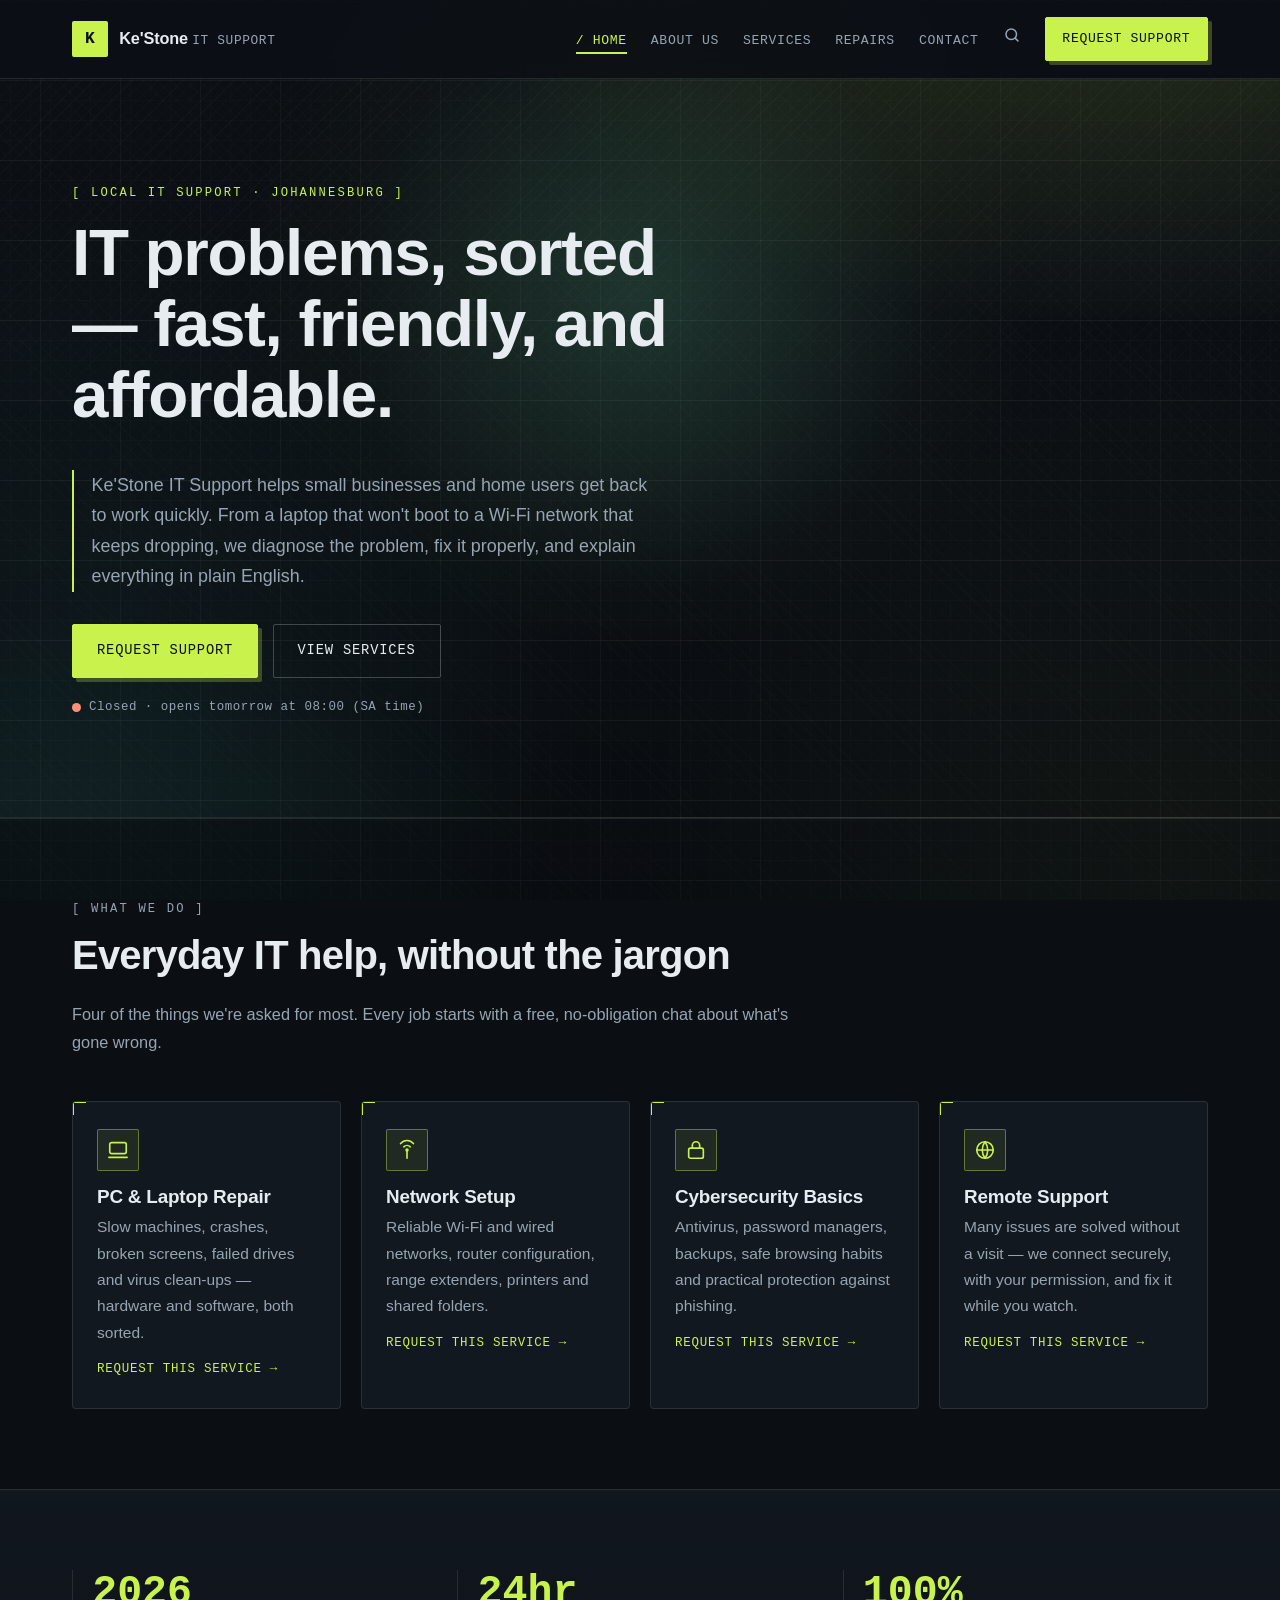
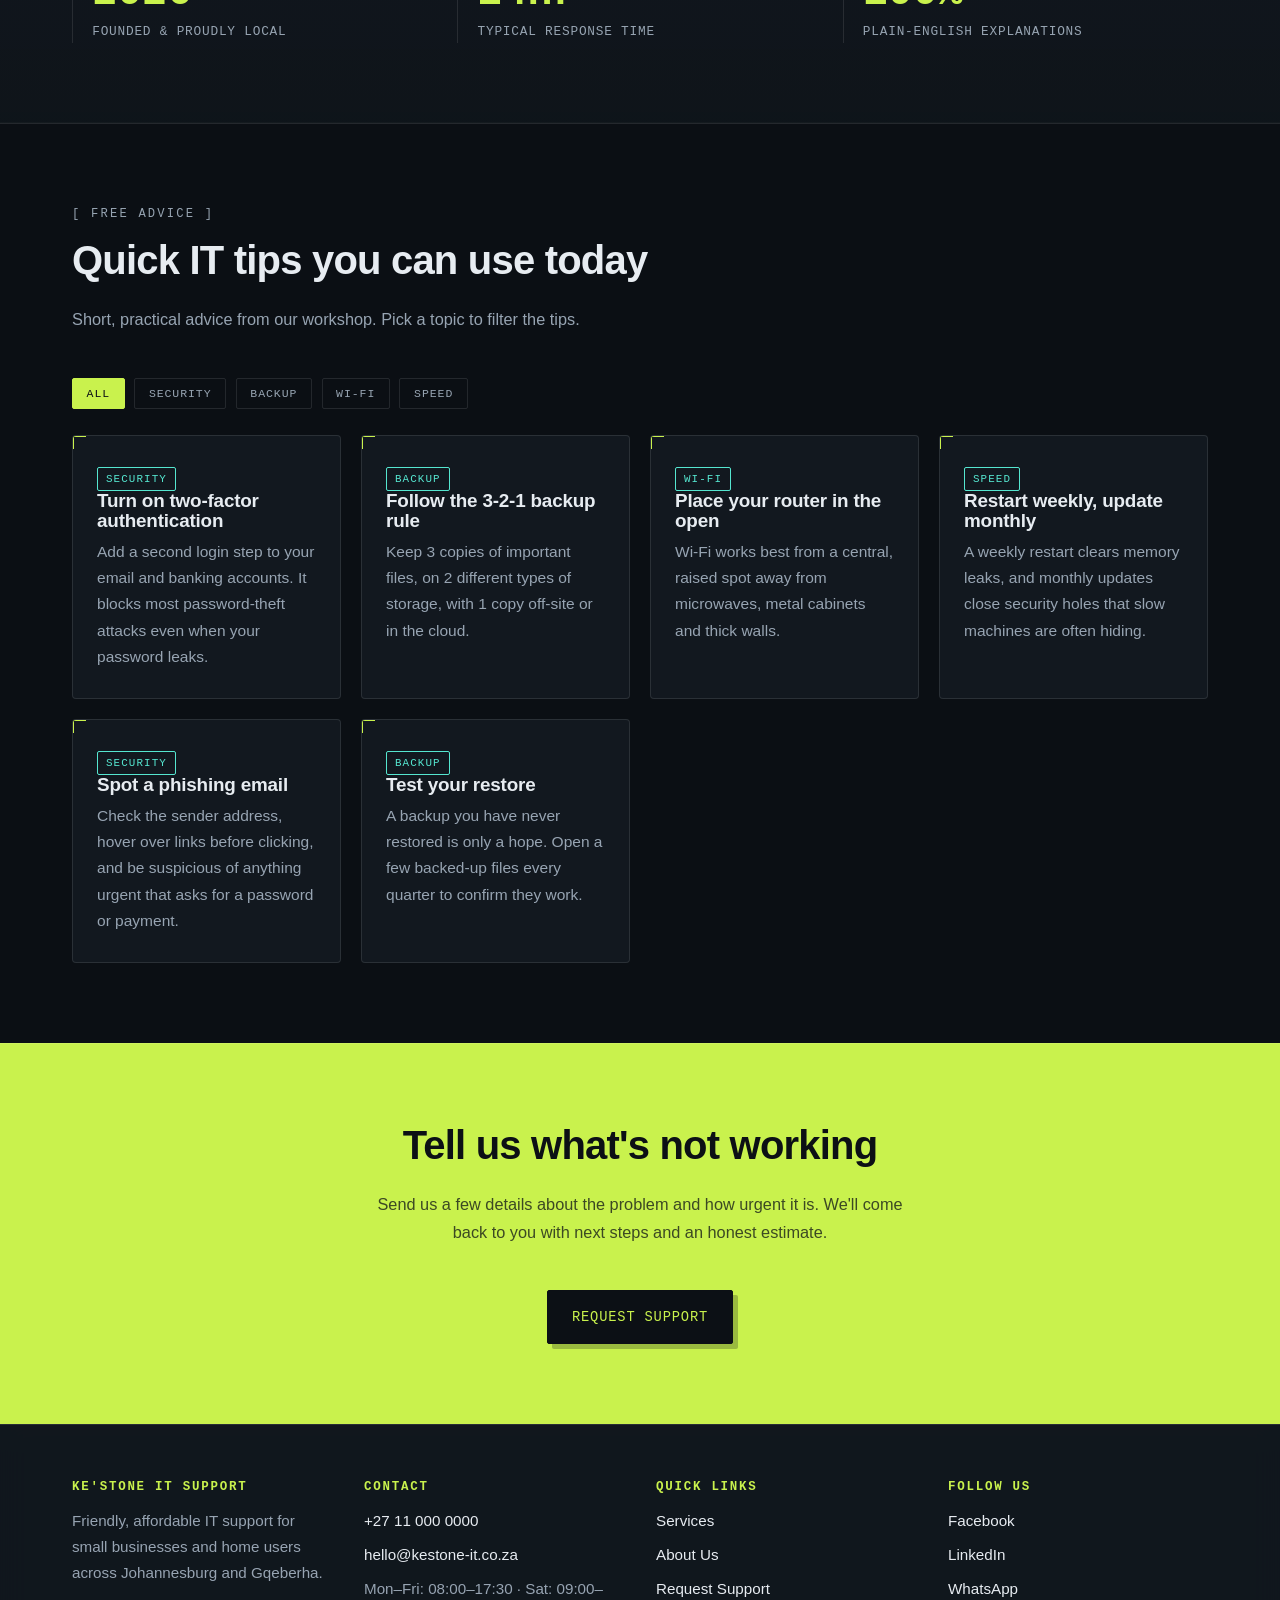
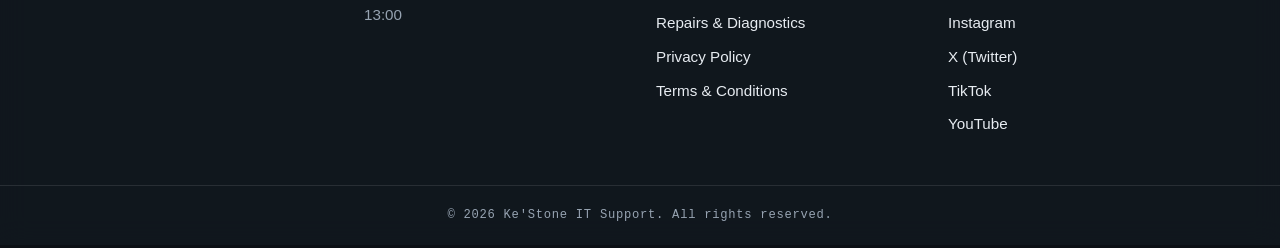
==== index.html @ b3420aee "Add search link to site navigation Add an accessible search icon and label linking to the site searc" ====
<!DOCTYPE html>
<!-- Defines this as an HTML5 document -->

<html lang="en">
<!-- Sets the page language to English -->

<head>
  <!-- Page metadata and external resources -->

  <meta charset="UTF-8">
  <!-- Supports standard Unicode characters -->

  <meta name="viewport" content="width=device-width, initial-scale=1.0">
  <!-- Makes the page responsive on mobile devices -->

  <title>Ke'Stone IT Support | Fast, Friendly IT Help in Johannesburg</title>
  <!-- Text shown in the browser tab -->

  <link rel="stylesheet" href="assets/css/style.css" />
  <!-- Loads the website's CSS file -->


    <meta name="description" content="Fast, friendly and affordable IT support in Johannesburg: PC and laptop repair, Wi-Fi and network setup, cybersecurity basics and remote support." />
    <!-- Part 3 SEO: favicon, social sharing tags and canonical URL -->
    <link rel="icon" href="assets/images/favicon.svg" type="image/svg+xml" />
    <meta name="theme-color" content="#0c1015" />
    <link rel="canonical" href="https://khanyani.github.io/Ke-Stone-IT-Support/" />
    <meta property="og:type" content="website" />
    <meta property="og:site_name" content="Ke'Stone IT Support" />
    <meta property="og:title" content="Ke'Stone IT Support | Fast, Friendly IT Help in Johannesburg" />
    <meta property="og:description" content="Fast, friendly and affordable IT support in Johannesburg: PC and laptop repair, Wi-Fi and network setup, cybersecurity basics and remote support." />
    <meta property="og:url" content="https://khanyani.github.io/Ke-Stone-IT-Support/" />
    <meta name="twitter:card" content="summary" />
    <script type="application/ld+json">
{
  "@context": "https://schema.org",
  "@type": "ComputerRepair",
  "name": "Ke'Stone IT Support",
  "description": "Fast, friendly and affordable IT support in Johannesburg: PC and laptop repair, Wi-Fi and network setup, cybersecurity basics and remote support.",
  "url": "https://khanyani.github.io/Ke-Stone-IT-Support/",
  "telephone": "+27110000000",
  "email": "hello@kestone-it.co.za",
  "priceRange": "R250 - R1200",
  "areaServed": [
    { "@type": "City", "name": "Johannesburg" },
    { "@type": "City", "name": "Gqeberha" }
  ],
  "address": {
    "@type": "PostalAddress",
    "streetAddress": "12 Rivonia Road",
    "addressLocality": "Sandton",
    "addressRegion": "Gauteng",
    "postalCode": "2196",
    "addressCountry": "ZA"
  },
  "openingHoursSpecification": [
    {
      "@type": "OpeningHoursSpecification",
      "dayOfWeek": [
        "Monday",
        "Tuesday",
        "Wednesday",
        "Thursday",
        "Friday"
      ],
      "opens": "08:00",
      "closes": "17:30"
    },
    {
      "@type": "OpeningHoursSpecification",
      "dayOfWeek": "Saturday",
      "opens": "09:00",
      "closes": "13:00"
    }
  ]
}
    </script>

  </head>

<body data-root="" data-page="home">
  <!-- Main page content; data-page identifies this as the home page -->

  <a class="skip-link" href="#main">Skip to main content</a>
  <!-- Accessibility link that skips navigation -->


  <!-- ================= HEADER ================= -->

  <header class="site-header">
    <!-- Website header and navigation -->

    <div class="container header-inner">
      <!-- Centers and organizes header content -->

      <a class="logo" href="index.html" aria-label="Ke'Stone IT Support home">
        <!-- Website logo linking to the homepage -->

        <span class="logo-mark" aria-hidden="true">K</span>
        <!-- Decorative K logo -->

        <span class="logo-text">
          Ke'Stone <em>IT Support</em>
        </span>
        <!-- Company name -->

      </a>


      <!-- Mobile navigation button -->

      <button
        class="nav-toggle"
        id="navToggle"
        type="button"
        aria-expanded="false"
        aria-controls="primaryNav"
        aria-label="Toggle navigation menu"
      >
        <!-- Button used to open/close mobile navigation -->

        <span class="nav-toggle-bar"></span>
        <span class="nav-toggle-bar"></span>
        <span class="nav-toggle-bar"></span>
        <!-- Three bars create the hamburger icon -->

      </button>


      <!-- Main navigation -->

      <nav class="primary-nav" id="primaryNav" aria-label="Primary">
        <!-- Main website navigation -->

        <ul>
          <!-- Navigation links -->

          <li>
            <a href="index.html" data-nav="home">Home</a>
          </li>

          <li>
            <a href="pages/about.html" data-nav="about">About Us</a>
          </li>

          <li>
            <a href="pages/services.html" data-nav="services">Services</a>
          </li>

            <li>
              <a href="pages/repairs.html" data-nav="repairs">Repairs</a>
            </li>
            <!-- Repairs &amp; diagnostics link -->


          <li>
            <a href="pages/contact.html" data-nav="contact">Contact</a>
          </li>

            <li>
              <a class="nav-search" href="pages/search.html" data-nav="search" aria-label="Search the site"><svg viewBox="0 0 24 24" width="18" height="18" fill="none" stroke="currentColor" stroke-width="2" stroke-linecap="round" stroke-linejoin="round" aria-hidden="true"><circle cx="11" cy="11" r="7"/><path d="M20 20l-3.5-3.5"/></svg><span class="nav-search-text">Search</span></a>
            </li>
            <!-- Site search -->


          <li>
            <a
              class="btn btn-accent btn-sm"
              href="pages/enquiry.html"
              data-nav="enquiry"
            >
              Request Support
            </a>
            <!-- Main navigation call-to-action -->
          </li>

        </ul>
      </nav>

    </div>
  </header>


  <!-- ================= MAIN CONTENT ================= -->

  <main id="main">
    <!-- Contains the main content of the homepage -->


    <!-- ================= HERO SECTION ================= -->

    <section class="hero">
      <!-- Main introduction section -->

      <div class="container">

        <p class="eyebrow">Local IT support · Johannesburg</p>
        <!-- Small introductory label -->

        <h1>IT problems, sorted — fast, friendly, and affordable.</h1>
        <!-- Main page heading -->

        <p class="lead">
          Ke'Stone IT Support helps small businesses and home users get back to work quickly.
          From a laptop that won't boot to a Wi-Fi network that keeps dropping, we diagnose the problem,
          fix it properly, and explain everything in plain English.
        </p>
        <!-- Main introduction to the company -->

        <div class="hero-actions">
          <!-- Main hero buttons -->

          <a class="btn btn-accent" href="pages/enquiry.html">
            Request Support
          </a>
          <!-- Opens the support enquiry page -->

          <a class="btn btn-outline" href="pages/services.html">
            View Services
          </a>
          <!-- Opens the services page -->

        </div>
        <p class="open-status" data-open-status aria-live="polite"></p>
        <!-- Shows whether the business is open right now (JavaScript) -->
      </div>
    </section>


    <!-- ================= SERVICES ================= -->

    <section class="section">
      <!-- Services preview section -->

      <div class="container">

        <div class="section-head">
          <!-- Section heading and introduction -->

          <p class="eyebrow">What we do</p>

          <h2>Everyday IT help, without the jargon</h2>

          <p>
            Four of the things we're asked for most. Every job starts with a free, no-obligation
            chat about what's gone wrong.
          </p>

        </div>


        <!-- Four service cards -->

        <div class="grid grid-4">
          <!-- Creates a four-column service grid -->


          <!-- PC repair card -->

          <article class="card card-clickable">

            <div class="card-icon" aria-hidden="true">
              <!-- Laptop icon -->

              <svg
                viewBox="0 0 24 24"
                width="22"
                height="22"
                fill="none"
                stroke="currentColor"
                stroke-width="1.8"
                stroke-linecap="round"
                stroke-linejoin="round"
              >
                <rect x="3" y="4" width="18" height="12" rx="2"/>
                <path d="M2 20h20"/>
              </svg>

            </div>

            <h3>PC &amp; Laptop Repair</h3>
            <!-- Service name -->

            <p>
              Slow machines, crashes, broken screens, failed drives and virus clean-ups — hardware
              and software, both sorted.
            </p>
            <!-- Service description -->
              <a class="card-link" href="pages/enquiry.html?service=repair" aria-label="Request PC and Laptop Repair">Request this service <span aria-hidden="true">&rarr;</span></a>

            </article>


          <!-- Network setup card -->

          <article class="card card-clickable">

            <div class="card-icon" aria-hidden="true">
              <!-- Wi-Fi icon -->

              <svg
                viewBox="0 0 24 24"
                width="22"
                height="22"
                fill="none"
                stroke="currentColor"
                stroke-width="1.8"
                stroke-linecap="round"
                stroke-linejoin="round"
              >
                <path d="M12 12v9"/>
                <path d="M8.5 8.5a5 5 0 0 1 7 0"/>
                <path d="M5 5a9 9 0 0 1 14 0"/>
                <circle cx="12" cy="12" r="1"/>
              </svg>

            </div>

            <h3>Network Setup</h3>

            <p>
              Reliable Wi-Fi and wired networks, router configuration, range extenders, printers
              and shared folders.
            </p>
              <a class="card-link" href="pages/enquiry.html?service=network" aria-label="Request Network Setup">Request this service <span aria-hidden="true">&rarr;</span></a>

            </article>


          <!-- Cybersecurity card -->

          <article class="card card-clickable">

            <div class="card-icon" aria-hidden="true">
              <!-- Security lock icon -->

              <svg
                viewBox="0 0 24 24"
                width="22"
                height="22"
                fill="none"
                stroke="currentColor"
                stroke-width="1.8"
                stroke-linecap="round"
                stroke-linejoin="round"
              >
                <rect x="4" y="10" width="16" height="11" rx="2"/>
                <path d="M8 10V7a4 4 0 0 1 8 0v3"/>
              </svg>

            </div>

            <h3>Cybersecurity Basics</h3>

            <p>
              Antivirus, password managers, backups, safe browsing habits and practical protection
              against phishing.
            </p>
              <a class="card-link" href="pages/enquiry.html?service=security" aria-label="Request Cybersecurity Basics">Request this service <span aria-hidden="true">&rarr;</span></a>

            </article>


          <!-- Remote support card -->

          <article class="card card-clickable">

            <div class="card-icon" aria-hidden="true">
              <!-- Globe icon -->

              <svg
                viewBox="0 0 24 24"
                width="22"
                height="22"
                fill="none"
                stroke="currentColor"
                stroke-width="1.8"
                stroke-linecap="round"
                stroke-linejoin="round"
              >
                <circle cx="12" cy="12" r="9"/>
                <path d="M3 12h18"/>
                <path d="M12 3a15 15 0 0 1 0 18a15 15 0 0 1 0-18"/>
              </svg>

            </div>

            <h3>Remote Support</h3>

            <p>
              Many issues are solved without a visit — we connect securely, with your permission,
              and fix it while you watch.
            </p>
              <a class="card-link" href="pages/enquiry.html?service=remote" aria-label="Request Remote Support">Request this service <span aria-hidden="true">&rarr;</span></a>

            </article>

        </div>
      </div>
    </section>


    <!-- ================= TRUST SECTION ================= -->

    <section class="section section-grey">
      <!-- Displays business statistics -->

      <div class="container">

        <div class="grid grid-3">
          <!-- Three-column statistics grid -->

          <div class="stat">
            <strong>2026</strong>
            <p>Founded &amp; proudly local</p>
          </div>

          <div class="stat">
            <strong>24hr</strong>
            <p>Typical response time</p>
          </div>

          <div class="stat">
            <strong>100%</strong>
            <p>Plain-English explanations</p>
          </div>

        </div>
      </div>
    </section>


    <!-- ================= CALL TO ACTION ================= -->

    <!-- ================= IT TIPS (loaded dynamically from assets/data/tips.json) ================= -->

    <section class="section">
      <div class="container">
        <div class="section-head">
          <p class="eyebrow">Free advice</p>
          <h2>Quick IT tips you can use today</h2>
          <p>Short, practical advice from our workshop. Pick a topic to filter the tips.</p>
        </div>
        <div data-tips>
          <noscript><p>Enable JavaScript to browse our IT tips.</p></noscript>
        </div>
      </div>
    </section>

    <section class="section section-navy">
      <!-- Final support call-to-action section -->

      <div class="container cta-band">

        <h2>Tell us what's not working</h2>
        <!-- CTA heading -->

        <p>
          Send us a few details about the problem and how urgent it is. We'll come back to you
          with next steps and an honest estimate.
        </p>
        <!-- CTA description -->

        <a class="btn btn-accent" href="pages/enquiry.html">
          Request Support
        </a>
        <!-- Opens the support enquiry page -->

      </div>
    </section>

  </main>


  <!-- ================= FOOTER ================= -->

  <!-- Placeholder for a JavaScript-inserted footer -->


  <footer class="site-footer">
    <!-- Website footer -->

    <div class="container footer-grid">
      <!-- Organizes footer content into columns -->


      <!-- Company information -->

      <div>

        <h2 class="footer-heading">Ke'Stone IT Support</h2>

        <p class="footer-text">
          Friendly, affordable IT support for small businesses and home users across Johannesburg and Gqeberha.
        </p>

      </div>


      <!-- Contact information -->

      <div>

        <h2 class="footer-heading">Contact</h2>

        <ul class="footer-list">

          <li>
            <a href="tel:+27110000000">+27 11 000 0000</a>
          </li>
          <!-- Phone link -->

          <li>
            <a href="mailto:hello@kestone-it.co.za">
              hello@kestone-it.co.za
            </a>
          </li>
          <!-- Email link -->

          <li>
            Mon–Fri: 08:00–17:30 · Sat: 09:00–13:00
          </li>
          <!-- Business hours -->

        </ul>

      </div>


      <!-- Quick navigation links -->

      <div>

        <h2 class="footer-heading">Quick links</h2>

        <ul class="footer-list">

          <li>
            <a href="pages/services.html">Services</a>
          </li>

          <li>
            <a href="pages/about.html">About Us</a>
          </li>

          <li>
            <a href="pages/enquiry.html">Request Support</a>
          </li>

            <li>
              <a href="pages/repairs.html">Repairs &amp; Diagnostics</a>
            </li>

            <li>
              <a href="pages/privacy.html">Privacy Policy</a>
            </li>

            <li>
              <a href="pages/terms.html">Terms &amp; Conditions</a>
            </li>

        </ul>

      </div>


      <!-- Social media links -->

      <div>

        <h2 class="footer-heading">Follow us</h2>

        <ul class="footer-list ">

          <li>
            <a href="https://www.facebook.com/" >
              Facebook
            </a>
          </li>

          <li>
            <a href="https://www.linkedin.com/" >
              LinkedIn
            </a>
          </li>

          <li>
            <a href="https://wa.me/27110000000" >
              WhatsApp
            </a>
          </li>

            <li>
              <a href="https://www.instagram.com/" rel="noopener">
                Instagram
              </a>
            </li>
            <!-- Instagram link -->

            <li>
              <a href="https://x.com/" rel="noopener">
                X (Twitter)
              </a>
            </li>
            <!-- X (Twitter) link -->

            <li>
              <a href="https://www.tiktok.com/" rel="noopener">
                TikTok
              </a>
            </li>
            <!-- TikTok link -->

            <li>
              <a href="https://www.youtube.com/" rel="noopener">
                YouTube
              </a>
            </li>
            <!-- YouTube link -->

        </ul>

      </div>

    </div>


    <!-- Copyright -->

    <div class="footer-bottom">

      <p>
        &copy;
        <span data-year>2026</span>
        Ke'Stone IT Support. All rights reserved.
      </p>
      <!-- data-year can be updated automatically using JavaScript -->

    </div>

  </footer>


  <!-- ================= JAVASCRIPT ================= -->

  <script src="assets/js/script.js" defer></script>
    <script src="assets/js/features.js" defer></script>
  <!-- Loads JavaScript for interactive website features -->

</body>
</html>
<!-- End of the HTML document -->
---- assets/css/style.css ----
/* =========================================================
   Ke'Stone IT Support — global stylesheet
   Direction: "Night Workshop" — deep ink canvas, electric lime
   accent, monospaced technical labels, sharp offset-edge cards.
   Fonts: Space Grotesk (display) + IBM Plex Mono (labels/UI)
   ========================================================= */

/* ---------- 1. Design tokens ---------- */
:root {
  --ink: #0c1015;
  --ink-2: #12181f;
  --ink-3: #1a222c;
  --lime: #c9f24d;
  --lime-dim: #a9d130;
  --cyan: #55e6d0;
  --paper: #f5f7f2;
  --text: #e7ecf1;
  --text-muted: #97a4b2;
  --text-on-paper: #171d24;
  --text-on-paper-muted: #59636f;
  --line: rgba(255, 255, 255, 0.1);
  --line-strong: rgba(255, 255, 255, 0.22);
  --radius: 4px;
  --radius-pill: 2px;
  --maxw: 1180px;
  --mono: "IBM Plex Mono", "SFMono-Regular", Consolas, monospace;
  --display: "Space Grotesk", "Segoe UI", Arial, sans-serif;
  /* aliases kept for compatibility with markup that references the
     original token names */
  --font-heading: var(--display);
  --font-mono: var(--mono);
  --grid-major: rgba(255, 255, 255, 0.055);
  --grid-minor: rgba(255, 255, 255, 0.018);
  --bg-x: 50%;
  --bg-y: 28%;
}

/* ---------- 2. Reset / base ---------- */
*,
*::before,
*::after {
  box-sizing: border-box;
}

html {
  scroll-behavior: smooth;
}

body {
  margin: 0;
  font-family: var(--display);
  font-size: 1.02rem;
  line-height: 1.7;
  color: var(--text);
  background-color: var(--ink);
  -webkit-font-smoothing: antialiased;
}

body::before,
body::after {
  content: "";
  position: fixed;
  inset: 0;
  pointer-events: none;
}

body::before {
  z-index: -2;
  background-color: var(--ink);
  background-image:
    linear-gradient(to right, var(--grid-major) 1px, transparent 1px),
    linear-gradient(to bottom, var(--grid-major) 1px, transparent 1px),
    linear-gradient(to right, var(--grid-minor) 1px, transparent 1px),
    linear-gradient(to bottom, var(--grid-minor) 1px, transparent 1px),
    repeating-linear-gradient(45deg, rgba(201, 242, 77, 0.018) 0 1px, transparent 1px 10px);
  background-size: 80px 80px, 80px 80px, 20px 20px, 20px 20px, auto;
  background-position: center top;
}

body::after {
  z-index: -1;
  background:
    radial-gradient(560px circle at var(--bg-x) var(--bg-y), rgba(201, 242, 77, 0.09), transparent 72%),
    radial-gradient(680px circle at 8% 72%, rgba(85, 230, 208, 0.055), transparent 74%),
    radial-gradient(720px circle at 92% 96%, rgba(201, 242, 77, 0.045), transparent 76%),
    linear-gradient(to bottom, transparent 35%, rgba(5, 7, 9, 0.35) 100%);
  transition: background-position 0.25s ease-out;
}

[data-include="header"],
main,
[data-include="footer"] {
  position: relative;
  z-index: 0;
}

h1,
h2,
h3,
h4 {
  font-family: var(--display);
  font-weight: 700;
  line-height: 1.08;
  letter-spacing: -0.02em;
  color: var(--text);
  margin: 0 0 0.6em;
}

h1 {
  font-size: clamp(2.3rem, 5.6vw, 4.1rem);
}
h2 {
  font-size: clamp(1.7rem, 3.2vw, 2.5rem);
}
h3 {
  font-size: 1.18rem;
  letter-spacing: -0.01em;
}

p {
  margin: 0 0 1rem;
}

ul {
  list-style: none;
  margin: 0;
  padding: 0;
}

img {
  max-width: 100%;
  height: auto;
}

a {
  color: var(--lime);
  text-decoration: none;
  text-underline-offset: 4px;
}
a:hover {
  text-decoration: underline;
}

/* Visible keyboard focus on all interactive elements */
a:focus-visible,
button:focus-visible,
input:focus-visible,
select:focus-visible,
textarea:focus-visible,
iframe:focus-visible {
  outline: 2px solid var(--lime);
  outline-offset: 3px;
  border-radius: 2px;
}

.container {
  width: 100%;
  max-width: var(--maxw);
  margin: 0 auto;
  padding: 0 22px;
}

/* compatibility: narrower container variant referenced as
   class="container narrow" in earlier markup */
.container.narrow {
  max-width: 700px;
}

.skip-link {
  position: absolute;
  left: -9999px;
  top: 0;
  background: var(--lime);
  color: var(--ink);
  font-family: var(--mono);
  font-size: 0.85rem;
  padding: 10px 16px;
  z-index: 100;
}
.skip-link:focus {
  left: 8px;
  top: 8px;
}

/* ---------- 3. Buttons ---------- */
.btn {
  position: relative;
  display: inline-block;
  font-family: var(--mono);
  font-weight: 500;
  font-size: 0.86rem;
  letter-spacing: 0.06em;
  text-transform: uppercase;
  padding: 0.9rem 1.5rem;
  border: 1px solid var(--lime);
  border-radius: var(--radius-pill);
  cursor: pointer;
  transition:
    background 0.16s ease,
    color 0.16s ease,
    box-shadow 0.16s ease,
    transform 0.16s ease;
  text-decoration: none;
}
.btn:hover {
  text-decoration: none;
  transform: translate(-2px, -2px);
}
.btn-accent {
  background: var(--lime);
  color: var(--ink);
  box-shadow: 4px 4px 0 rgba(201, 242, 77, 0.25);
}
.btn-accent:hover {
  background: #d7ff5f;
  color: var(--ink);
  box-shadow: 7px 7px 0 rgba(201, 242, 77, 0.28);
}
.btn-outline {
  background: transparent;
  border-color: var(--line-strong);
  color: var(--text);
}
.btn-outline:hover {
  border-color: var(--lime);
  color: var(--lime);
  box-shadow: 5px 5px 0 rgba(255, 255, 255, 0.08);
}
.btn-navy {
  background: var(--ink);
  border-color: var(--ink);
  color: var(--lime);
}
.btn-navy:hover {
  background: var(--ink-3);
  border-color: var(--lime);
  color: var(--lime);
}
.btn-sm {
  padding: 0.6rem 1.05rem;
  font-size: 0.78rem;
}

/* ---------- 4. Header & navigation ---------- */
.site-header {
  background: rgba(12, 16, 21, 0.86);
  backdrop-filter: blur(10px);
  border-bottom: 1px solid var(--line);
  position: sticky;
  top: 0;
  z-index: 40;
  transition: min-height 0.25s ease, background 0.25s ease, box-shadow 0.25s ease;
}
.site-header.is-stuck {
  background: rgba(8, 11, 15, 0.95);
  box-shadow: 0 10px 30px rgba(0, 0, 0, 0.45);
}
.site-header.is-stuck .header-inner {
  min-height: 60px;
}
.header-inner {
  display: flex;
  align-items: center;
  justify-content: space-between;
  gap: 1rem;
  min-height: 78px;
}
.logo {
  display: flex;
  align-items: center;
  gap: 0.7rem;
  color: var(--text);
}
.logo:hover {
  text-decoration: none;
}
.logo-mark {
  display: grid;
  place-items: center;
  width: 36px;
  height: 36px;
  border-radius: 2px;
  background: var(--lime);
  color: var(--ink);
  font-family: var(--mono);
  font-weight: 700;
}
.logo-text {
  font-family: var(--display);
  font-weight: 700;
  font-size: 1.02rem;
  letter-spacing: -0.01em;
}
.logo-text em {
  font-style: normal;
  font-family: var(--mono);
  font-weight: 400;
  font-size: 0.8rem;
  letter-spacing: 0.05em;
  text-transform: uppercase;
  color: var(--text-muted);
}

.primary-nav ul {
  display: flex;
  align-items: center;
  gap: 1.5rem;
  list-style: none;
  margin: 0;
  padding: 0;
}
.primary-nav a {
  position: relative;
  color: var(--text-muted);
  font-family: var(--mono);
  font-size: 0.82rem;
  letter-spacing: 0.05em;
  text-transform: uppercase;
}
.primary-nav a:hover {
  color: var(--text);
  text-decoration: none;
}
.primary-nav a[aria-current="page"]:not(.btn) {
  color: var(--lime);
}
.primary-nav a[aria-current="page"]:not(.btn)::before {
  content: "/ ";
  color: var(--lime);
}
.primary-nav a.btn {
  color: var(--ink);
}
/* animated underline + active marker */
.primary-nav a:not(.btn)::after {
  content: "";
  position: absolute;
  left: 0;
  bottom: -6px;
  height: 2px;
  width: 100%;
  background: var(--lime);
  transform: scaleX(0);
  transform-origin: left;
  transition: transform 0.28s cubic-bezier(0.2, 0.8, 0.2, 1);
}
.primary-nav a:not(.btn):hover::after,
.primary-nav a:not(.btn)[aria-current="page"]::after {
  transform: scaleX(1);
}

.nav-toggle {
  display: none;
  flex-direction: column;
  justify-content: space-between;
  background: transparent;
  border: 1px solid var(--line-strong);
  border-radius: 2px;
  padding: 9px 10px;
  cursor: pointer;
}
.nav-toggle-bar {
  display: block;
  width: 22px;
  height: 2px;
  background: var(--lime);
  margin: 4px 0;
}

@media (max-width: 860px) {
  .primary-nav {
    transition: max-height 0.3s ease, opacity 0.25s ease;
  }
}

@media (max-width: 760px) {
  .nav-toggle {
    display: flex;
  }
  .primary-nav {
    display: none;
    width: 100%;
  }
  .primary-nav.is-open {
    display: block;
  }
  .header-inner {
    flex-wrap: wrap;
    padding-bottom: 0.75rem;
  }
  .primary-nav ul {
    flex-direction: column;
    align-items: flex-start;
    gap: 1rem;
    padding-bottom: 0.5rem;
  }
}

/* ---------- 5. Sections ---------- */
.section {
  padding: 5rem 0;
  border-top: 1px solid var(--line);
  background: rgba(12, 16, 21, 0.2);
}
.section-grey {
  background: linear-gradient(180deg, rgba(18, 24, 31, 0.88), rgba(15, 21, 27, 0.92));
  box-shadow: inset 0 1px rgba(255, 255, 255, 0.025), inset 0 -1px rgba(255, 255, 255, 0.025);
}
.section-navy {
  background: var(--lime);
  color: var(--ink);
}
.section-navy h1,
.section-navy h2,
.section-navy h3 {
  color: var(--ink);
}
.section-navy a:not(.btn) {
  color: var(--ink);
}
.section-head {
  max-width: 720px;
  margin-bottom: 2.75rem;
}
.section-head p {
  color: var(--text-muted);
}
.section-navy .section-head p {
  color: rgba(12, 16, 21, 0.72);
}
.eyebrow {
  font-family: var(--mono);
  font-size: 0.76rem;
  font-weight: 500;
  letter-spacing: 0.18em;
  text-transform: uppercase;
  color: var(--lime);
  margin-bottom: 0.9rem;
}
.eyebrow::before {
  content: "[ ";
}
.eyebrow::after {
  content: " ]";
}
.section-navy .eyebrow {
  color: rgba(12, 16, 21, 0.75);
}

/* ---------- 6. Hero ---------- */
.hero {
  position: relative;
  overflow: hidden;
  padding: 6.5rem 0 6rem;
  color: var(--text);
  background:
    radial-gradient(900px 460px at 88% -10%, rgba(201, 242, 77, 0.12), transparent 70%),
    radial-gradient(720px 400px at 4% 110%, rgba(85, 230, 208, 0.075), transparent 70%),
    linear-gradient(180deg, rgba(12, 16, 21, 0.38), rgba(12, 16, 21, 0.1));
  border-bottom: 1px solid var(--line);
}
.hero::after {
  /* diagonal scanline texture */
  content: "";
  position: absolute;
  inset: 0;
  pointer-events: none;
  background-image: repeating-linear-gradient(
    -45deg,
    rgba(255, 255, 255, 0.025) 0 1px,
    transparent 1px 9px
  );
  mask-image: linear-gradient(to bottom, black, transparent 92%);
}
.hero > .container {
  position: relative;
  z-index: 1;
}
.hero h1,
.hero h2 {
  color: var(--text);
  max-width: 18ch;
}
.hero p.lead,
.lead {
  font-size: 1.12rem;
  color: var(--text-muted);
  max-width: 58ch;
  border-left: 2px solid var(--lime);
  padding-left: 1.1rem;
}
.lead.narrow {
  margin-left: auto;
  margin-right: auto;
}
.hero-actions {
  display: flex;
  flex-wrap: wrap;
  gap: 0.9rem;
  margin-top: 2rem;
}
.hero-actions .btn {
  margin-right: 0;
}

/* Hero pointer glow */
.hero.has-glow::before {
  content: "";
  position: absolute;
  inset: 0;
  pointer-events: none;
  background: radial-gradient(
    420px circle at var(--mx, 50%) var(--my, 30%),
    rgba(85, 230, 208, 0.12),
    transparent 70%
  );
  transition: opacity 0.4s ease;
}

/* ---------- 7. Cards & grids ---------- */
.grid {
  display: grid;
  gap: 1.25rem;
}
.grid-2 {
  grid-template-columns: repeat(auto-fit, minmax(300px, 1fr));
}
.grid-3 {
  grid-template-columns: repeat(auto-fit, minmax(268px, 1fr));
}
.grid-4 {
  grid-template-columns: repeat(auto-fit, minmax(232px, 1fr));
}

.card {
  position: relative;
  overflow: hidden;
  background: var(--ink-2);
  border: 1px solid var(--line);
  border-radius: var(--radius);
  padding: 1.7rem 1.5rem;
  transition:
    border-color 0.18s ease,
    transform 0.18s ease,
    background 0.18s ease,
    box-shadow 0.25s ease;
}
.card.narrow {
  max-width: 500px;
}
.card::before {
  /* corner tick marks give each card a schematic feel */
  content: "";
  position: absolute;
  top: -1px;
  left: -1px;
  width: 14px;
  height: 14px;
  border-top: 2px solid var(--lime);
  border-left: 2px solid var(--lime);
}
.card::after {
  content: "";
  position: absolute;
  inset: 0;
  pointer-events: none;
  opacity: 0;
  transition: opacity 0.3s ease;
  background: radial-gradient(
    220px circle at var(--mx, 50%) var(--my, 50%),
    rgba(201, 242, 77, 0.16),
    transparent 65%
  );
}
.card:hover {
  border-color: var(--line-strong);
  background: var(--ink-3);
  transform: translateY(-4px);
  box-shadow: 0 18px 40px rgba(0, 0, 0, 0.4);
}
.card:hover::after {
  opacity: 1;
}
.card h3 {
  margin-bottom: 0.45rem;
}
.card p {
  color: var(--text-muted);
  margin-bottom: 0;
  font-size: 0.97rem;
}
.section-navy .card,
.section-navy .form-card {
  background: var(--ink);
  border-color: rgba(12, 16, 21, 0.3);
}
.card-icon {
  display: grid;
  place-items: center;
  width: 42px;
  height: 42px;
  border-radius: 2px;
  border: 1px solid rgba(201, 242, 77, 0.4);
  background: rgba(201, 242, 77, 0.08);
  color: var(--lime);
  margin-bottom: 1rem;
}
.price {
  display: inline-block;
  margin-top: 1.1rem;
  font-family: var(--mono);
  font-weight: 500;
  font-size: 1.15rem;
  color: var(--lime);
}
.price span {
  display: block;
  font-family: var(--mono);
  font-size: 0.74rem;
  font-weight: 400;
  letter-spacing: 0.08em;
  text-transform: uppercase;
  color: var(--text-muted);
}

/* Trust strip */
.stat {
  position: relative;
  overflow: hidden;
  border-left: 1px solid var(--line);
  padding-left: 1.2rem;
  transition: transform 0.25s ease, border-color 0.25s ease, box-shadow 0.25s ease;
}
.stat strong {
  display: block;
  font-family: var(--mono);
  font-size: 2.6rem;
  line-height: 1.1;
  color: var(--lime);
}
.stat p {
  color: var(--text-muted);
  font-family: var(--mono);
  font-size: 0.8rem;
  letter-spacing: 0.06em;
  text-transform: uppercase;
  margin: 0.35rem 0 0;
}
.stat::after {
  content: "";
  position: absolute;
  inset: 0;
  pointer-events: none;
  opacity: 0;
  transition: opacity 0.3s ease;
  background: radial-gradient(
    220px circle at var(--mx, 50%) var(--my, 50%),
    rgba(201, 242, 77, 0.16),
    transparent 65%
  );
}
.stat:hover {
  transform: translateY(-4px);
  border-color: var(--line-strong);
  box-shadow: 0 18px 40px rgba(0, 0, 0, 0.4);
}
.stat:hover::after {
  opacity: 1;
}

/* CTA band */
.cta-band {
  text-align: center;
}
.cta-band p {
  max-width: 58ch;
  margin: 0 auto 1.8rem;
  color: rgba(12, 16, 21, 0.75);
}
.cta-band .btn {
  margin-top: 15px;
}
.section-navy .btn-accent {
  background: var(--ink);
  color: var(--lime);
  border-color: var(--ink);
  box-shadow: 5px 5px 0 rgba(12, 16, 21, 0.25);
}

/* ---------- 8. Forms ---------- */
.form-card {
  background: var(--ink-2);
  border: 1px solid var(--line);
  border-radius: var(--radius);
  padding: 2.1rem;
}
.form-grid {
  display: grid;
  gap: 1.2rem;
  grid-template-columns: repeat(auto-fit, minmax(240px, 1fr));
}
.field {
  display: flex;
  flex-direction: column;
}
.field-full {
  grid-column: 1 / -1;
}
.field label {
  font-family: var(--mono);
  font-size: 0.76rem;
  font-weight: 500;
  letter-spacing: 0.1em;
  text-transform: uppercase;
  color: var(--text-muted);
  margin-bottom: 0.45rem;
}
.field input,
.field select,
.field textarea {
  font-family: var(--display);
  font-size: 1rem;
  color: var(--text);
  padding: 0.8rem 0.95rem;
  border: 1px solid var(--line-strong);
  border-radius: 2px;
  background: var(--ink);
}
.field textarea {
  min-height: 150px;
  resize: vertical;
}
.field input:focus,
.field select:focus,
.field textarea:focus {
  outline: none;
  border-color: var(--lime);
}
.field .error-msg,
.error-msg {
  display: block;
  color: #ff8f7a;
  font-family: var(--mono);
  font-size: 0.78rem;
  min-height: 1.1rem;
  margin-top: 0.35rem;
}
.field.has-error input,
.field.has-error select,
.field.has-error textarea {
  border-color: #ff8f7a;
  background: rgba(255, 143, 122, 0.07);
}
.field.is-valid input,
.field.is-valid select,
.field.is-valid textarea {
  border-color: var(--cyan);
}
.form-note {
  font-family: var(--mono);
  font-size: 0.78rem;
  color: var(--text-muted);
}

/* Form progress + counters */
.form-progress {
  height: 4px;
  background: var(--ink-3);
  border-radius: 2px;
  overflow: hidden;
  margin-bottom: 1.2rem;
}
.form-progress span {
  display: block;
  height: 100%;
  width: 0%;
  background: linear-gradient(90deg, var(--lime), var(--cyan));
  transition: width 0.3s ease;
}
.form-progress-label {
  font-family: var(--mono);
  font-size: 0.72rem;
  color: var(--text-muted);
  margin: 0 0 0.4rem;
}
.char-count {
  display: block;
  font-family: var(--mono);
  font-size: 0.7rem;
  color: var(--text-muted);
  margin-top: 0.3rem;
}

/* ---------- 9. Maps ---------- */
.map-frame {
  width: 100%;
  height: 280px;
  border: 1px solid var(--line-strong);
  border-radius: var(--radius);
  margin-top: 1rem;
  filter: grayscale(0.35) contrast(1.05);
}

/* ---------- 10. Footer ---------- */
.site-footer {
  background: rgba(18, 24, 31, 0.88);
  backdrop-filter: blur(14px);
  border-top: 1px solid var(--line);
  color: var(--text-muted);
  padding-top: 3.5rem;
}
.footer-grid {
  display: grid;
  gap: 2rem;
  grid-template-columns: repeat(auto-fit, minmax(210px, 1fr));
  padding-bottom: 2.5rem;
}
.footer-heading {
  font-family: var(--mono);
  font-size: 0.78rem;
  letter-spacing: 0.14em;
  text-transform: uppercase;
  color: var(--lime);
  margin-bottom: 0.85rem;
}
.footer-text {
  color: var(--text-muted);
  font-size: 0.95rem;
}
.footer-list {
  list-style: none;
  margin: 0;
  padding: 0;
  font-size: 0.95rem;
}
.footer-list li {
  margin-bottom: 0.5rem;
}
.footer-list a {
  color: var(--text);
}
.footer-list a:hover {
  color: var(--lime);
}
.footer-social {
  display: flex;
  flex-wrap: wrap;
  gap: 8px 15px;
}
.footer-bottom {
  border-top: 1px solid var(--line);
  text-align: center;
  font-family: var(--mono);
  font-size: 0.76rem;
  letter-spacing: 0.06em;
  color: var(--text-muted);
  padding: 1.2rem 22px;
}
.footer-bottom p {
  margin: 0;
}

/* ---------- 11. Utilities ---------- */
.text-center {
  text-align: center;
}
.mt-0 {
  margin-top: 0;
}
.narrow {
  max-width: 760px;
  margin: 0 auto;
}

/* =========================================================
   12. Interaction layer
   ========================================================= */

/* Scroll progress rail (top of viewport) */
.scroll-rail {
  position: fixed;
  inset: 0 0 auto 0;
  height: 3px;
  z-index: 60;
  background: transparent;
  pointer-events: none;
}
.scroll-rail span {
  display: block;
  height: 100%;
  width: 0%;
  background: linear-gradient(90deg, var(--lime), var(--cyan));
  box-shadow: 0 0 12px rgba(201, 242, 77, 0.55);
  transition: width 0.08s linear;
}

/* Scroll reveal */
[data-reveal] {
  opacity: 0;
  transform: translateY(18px);
  transition: opacity 0.6s ease, transform 0.6s cubic-bezier(0.2, 0.8, 0.2, 1);
  transition-delay: var(--reveal-delay, 0ms);
}
[data-reveal].is-visible {
  opacity: 1;
  transform: none;
}

/* Filter / search bar (services page) */
.filter-bar {
  display: flex;
  flex-wrap: wrap;
  align-items: center;
  gap: 0.6rem;
  margin-bottom: 1.6rem;
}
.filter-bar input[type="search"] {
  flex: 1 1 220px;
  min-width: 200px;
  padding: 0.7rem 0.9rem;
  background: var(--ink-2);
  border: 1px solid var(--line);
  color: var(--text);
  font-family: var(--mono);
  font-size: 0.82rem;
  border-radius: 2px;
}
.filter-bar input[type="search"]:focus {
  outline: none;
  border-color: var(--lime);
}
.chip {
  font-family: var(--mono);
  font-size: 0.72rem;
  letter-spacing: 0.08em;
  text-transform: uppercase;
  padding: 0.5rem 0.85rem;
  border: 1px solid var(--line);
  background: transparent;
  color: var(--text-muted);
  cursor: pointer;
  border-radius: 2px;
  transition: all 0.2s ease;
}
.chip:hover {
  color: var(--text);
  border-color: var(--line-strong);
}
.chip.is-active {
  background: var(--lime);
  border-color: var(--lime);
  color: var(--ink);
}
.filter-count {
  font-family: var(--mono);
  font-size: 0.72rem;
  color: var(--text-muted);
}
.is-filtered-out {
  display: none !important;
}

/* Toasts */
.toast-stack {
  position: fixed;
  right: 18px;
  bottom: 18px;
  z-index: 80;
  display: grid;
  gap: 0.5rem;
  max-width: min(340px, calc(100vw - 36px));
}
.toast {
  background: var(--ink-2);
  border: 1px solid var(--line-strong);
  border-left: 3px solid var(--lime);
  color: var(--text);
  padding: 0.75rem 0.9rem;
  font-size: 0.88rem;
  box-shadow: 0 16px 40px rgba(0, 0, 0, 0.5);
  transform: translateY(12px);
  opacity: 0;
  transition: opacity 0.25s ease, transform 0.25s ease;
}
.toast.is-in {
  opacity: 1;
  transform: none;
}
.toast.is-error {
  border-left-color: #ff6b6b;
}

/* Back to top */
.to-top {
  position: fixed;
  right: 18px;
  bottom: 18px;
  z-index: 70;
  width: 44px;
  height: 44px;
  display: grid;
  place-items: center;
  background: var(--lime);
  color: var(--ink);
  border: none;
  cursor: pointer;
  opacity: 0;
  pointer-events: none;
  transform: translateY(10px);
  transition: opacity 0.25s ease, transform 0.25s ease;
}
.to-top.is-in {
  opacity: 1;
  pointer-events: auto;
  transform: none;
}
.toast-stack:not(:empty) ~ .to-top,
.to-top.shift-up {
  bottom: 76px;
}

/* =========================================================
   13. Support plans (pricing)
   ========================================================= */
.pricing-head {
  text-align: center;
  max-width: 640px;
  margin: 0 auto 2rem;
}
.pricing-head .eyebrow {
  justify-content: center;
}
.pricing-head h2 em {
  font-style: normal;
  color: var(--lime);
}

.pricing-switch {
  display: flex;
  justify-content: center;
  margin-bottom: 2.25rem;
}
.pricing-switch-track {
  display: inline-flex;
  gap: 0.25rem;
  padding: 0.3rem;
  border: 1px solid var(--line);
  border-radius: var(--radius-pill);
  background: var(--ink-2);
}
.pricing-switch-track button {
  display: inline-flex;
  align-items: center;
  gap: 0.5rem;
  border: 0;
  cursor: pointer;
  padding: 0.6rem 1.15rem;
  border-radius: var(--radius-pill);
  background: transparent;
  color: var(--text-muted);
  font-family: var(--mono);
  font-size: 0.76rem;
  letter-spacing: 0.1em;
  text-transform: uppercase;
  transition: background 0.18s ease, color 0.18s ease;
}
.pricing-switch-track button:hover {
  color: var(--text);
}
.pricing-switch-track button.is-active {
  background: var(--lime);
  color: #0c1015;
}
.save-badge {
  font-size: 0.66rem;
  padding: 0.15rem 0.4rem;
  border-radius: 2px;
  background: rgba(85, 230, 208, 0.16);
  color: var(--cyan);
}
.pricing-switch-track button.is-active .save-badge {
  background: rgba(12, 16, 21, 0.16);
  color: #0c1015;
}

.pricing-grid {
  align-items: start;
}
.card.plan {
  display: flex;
  flex-direction: column;
  gap: 1.15rem;
  padding: 1.9rem 1.6rem;
}
.card.plan.is-popular {
  border-color: rgba(201, 242, 77, 0.5);
  background: var(--ink-3);
  box-shadow: 0 0 0 1px rgba(201, 242, 77, 0.12), 0 24px 60px -30px rgba(201, 242, 77, 0.35);
}
.plan-head {
  border-bottom: 1px solid var(--line);
  padding-bottom: 1.1rem;
}
.plan-badge {
  display: inline-block;
  margin-bottom: 0.6rem;
  font-family: var(--mono);
  font-size: 0.66rem;
  letter-spacing: 0.12em;
  text-transform: uppercase;
  padding: 0.2rem 0.5rem;
  border-radius: 2px;
  background: var(--lime);
  color: #0c1015;
}
.plan-price {
  display: flex;
  align-items: baseline;
  gap: 0.2rem;
  margin-top: 1.1rem;
  font-family: var(--mono);
  color: var(--text);
}
.plan-currency {
  font-size: 1.05rem;
  color: var(--text-muted);
}
.plan-amount {
  font-family: var(--display);
  font-size: 2.5rem;
  font-weight: 700;
  line-height: 1;
  color: var(--lime);
  transition: opacity 0.18s ease;
}
.plan-amount.is-swapping {
  opacity: 0.25;
}
.plan-period {
  font-size: 0.76rem;
  letter-spacing: 0.08em;
  text-transform: uppercase;
  color: var(--text-muted);
}
.btn-block {
  display: inline-flex;
  justify-content: center;
  width: 100%;
}
.plan-features,
.plan-includes ul {
  list-style: none;
  display: grid;
  gap: 0.55rem;
  margin: 0;
  padding: 0;
}
.plan-features li,
.plan-includes li {
  position: relative;
  padding-left: 1.4rem;
  font-size: 0.94rem;
  color: var(--text-muted);
}
.plan-features li::before,
.plan-includes li::before {
  content: "";
  position: absolute;
  left: 0;
  top: 0.45em;
  width: 8px;
  height: 8px;
  border-left: 2px solid var(--lime);
  border-bottom: 2px solid var(--lime);
  transform: rotate(-45deg);
}
.plan-includes {
  border-top: 1px solid var(--line);
  padding-top: 1.1rem;
}
.plan-includes-title {
  font-family: var(--mono);
  font-size: 0.72rem;
  letter-spacing: 0.1em;
  text-transform: uppercase;
  color: var(--text);
  margin-bottom: 0.75rem;
}
.plan-includes ul {
  gap: 0.45rem;
}
.plan-includes li::before {
  border-color: var(--cyan);
}

/* =========================================================
   14. Responsive styles
   Breakpoints: tablet/mobile combined at 760px (grid/clamp
   sizing removes the need for a separate tablet step), plus a
   small-phone refinement at 420px carried over from the
   earlier draft.
   ========================================================= */
@media (max-width: 760px) {
  :root {
    --grid-major: rgba(255, 255, 255, 0.045);
    --grid-minor: rgba(255, 255, 255, 0.012);
  }

  body::before {
    background-size: 48px 48px, 48px 48px, 12px 12px, 12px 12px, auto;
  }

  body::after {
    background:
      radial-gradient(340px circle at 88% 12%, rgba(201, 242, 77, 0.075), transparent 72%),
      radial-gradient(400px circle at 0% 66%, rgba(85, 230, 208, 0.04), transparent 74%),
      linear-gradient(to bottom, transparent 30%, rgba(5, 7, 9, 0.3) 100%);
  }

  .hero {
    padding: 4.5rem 0 4rem;
  }

  .section {
    padding: 3.75rem 0;
  }

  .hero-actions {
    flex-direction: column;
  }
  .hero-actions .btn {
    text-align: center;
  }

  .stat {
    border-left: none;
    border-top: 1px solid var(--line);
    padding-left: 0;
    padding-top: 15px;
  }

  .map-frame {
    height: 220px;
  }

  .pricing-switch-track {
    width: 100%;
  }
  .pricing-switch-track button {
    flex: 1;
    justify-content: center;
    padding: 0.6rem 0.6rem;
  }
  .plan-amount {
    font-size: 2.1rem;
  }
}

/* ---------- Small phone (420px and below) ---------- */
@media (max-width: 420px) {
  .container {
    padding-left: 15px;
    padding-right: 15px;
  }

  h1 {
    font-size: 1.6em;
  }

  .btn {
    width: 100%;
    text-align: center;
  }

  .card,
  .form-card {
    padding: 18px;
  }

  .logo-text em {
    display: none;
  }
}

@media (prefers-reduced-motion: reduce) {
  html {
    scroll-behavior: auto;
  }

  body::after {
    transition: none;
  }
  [data-reveal] {
    opacity: 1;
    transform: none;
    transition: none;
  }
  .card:hover,
  .stat:hover {
    transform: none;
  }
}

/* End of stylesheet */

/* =========================================================
   Part 3 additions (appended; nothing above was changed)
   accordion, gallery + lightbox, map, sort, tips, open status,
   estimate panel, radio/checkbox fields, form result panel
   ========================================================= */

/* ---------- Open / closed status ---------- */
.open-status {
  display: inline-flex;
  align-items: center;
  gap: 0.5rem;
  margin: 1.2rem 0 0;
  font-family: var(--mono);
  font-size: 0.78rem;
  letter-spacing: 0.04em;
  color: var(--text-muted);
}
.open-status:empty { display: none; }
.status-dot {
  width: 9px;
  height: 9px;
  border-radius: 50%;
  background: #ff8f7a;
  flex: none;
}
.open-status.is-open { color: var(--lime); }
.open-status.is-open .status-dot {
  background: var(--lime);
  box-shadow: 0 0 0 0 rgba(201, 242, 77, 0.6);
  animation: ks-pulse 2s infinite;
}
@keyframes ks-pulse {
  70% { box-shadow: 0 0 0 8px rgba(201, 242, 77, 0); }
  100% { box-shadow: 0 0 0 0 rgba(201, 242, 77, 0); }
}

/* ---------- Accordion ---------- */
.accordion { display: grid; gap: 0.6rem; }
.acc-item {
  background: var(--ink-2);
  border: 1px solid var(--line);
  border-radius: var(--radius);
  transition: border-color 0.2s ease;
}
.acc-item.is-open { border-color: var(--lime); }
.acc-heading { margin: 0; font-size: 1rem; }
.acc-trigger {
  display: flex;
  width: 100%;
  align-items: center;
  justify-content: space-between;
  gap: 1rem;
  padding: 1rem 1.2rem;
  background: none;
  border: 0;
  color: var(--text);
  font: inherit;
  font-weight: 600;
  text-align: left;
  cursor: pointer;
}
.acc-trigger:focus-visible { outline: 2px solid var(--lime); outline-offset: -2px; }
.acc-icon {
  position: relative;
  width: 14px;
  height: 14px;
  flex: none;
}
.acc-icon::before,
.acc-icon::after {
  content: "";
  position: absolute;
  background: var(--lime);
  top: 50%;
  left: 0;
  width: 100%;
  height: 2px;
  transition: transform 0.25s ease;
}
.acc-icon::after { transform: rotate(90deg); }
.acc-item.is-open .acc-icon::after { transform: rotate(0deg); }
.acc-inner p { margin: 0; padding: 0 1.2rem 1.1rem; color: var(--text-muted); }
.js .acc-panel {
  display: grid;
  grid-template-rows: 0fr;
  transition: grid-template-rows 0.3s ease;
}
.js .acc-item.is-open .acc-panel { grid-template-rows: 1fr; }
.js .acc-inner { overflow: hidden; }

/* ---------- Gallery + lightbox ---------- */
.gallery {
  display: grid;
  grid-template-columns: repeat(3, 1fr);
  gap: 1rem;
}
.gallery-item {
  position: relative;
  display: block;
  overflow: hidden;
  border: 1px solid var(--line);
  border-radius: var(--radius);
  background: var(--ink-2);
  text-decoration: none;
}
.gallery-item img {
  display: block;
  width: 100%;
  height: auto;
  aspect-ratio: 4 / 3;
  object-fit: cover;
  transition: transform 0.35s ease;
}
.gallery-item:hover img,
.gallery-item:focus-visible img { transform: scale(1.05); }
.gallery-item:focus-visible { outline: 2px solid var(--lime); outline-offset: 2px; }
.gallery-cap {
  position: absolute;
  left: 0;
  right: 0;
  bottom: 0;
  padding: 0.6rem 0.8rem;
  font-family: var(--mono);
  font-size: 0.72rem;
  color: var(--text);
  background: linear-gradient(transparent, rgba(12, 16, 21, 0.92));
}
.lightbox {
  position: fixed;
  inset: 0;
  z-index: 100;
  display: flex;
  align-items: center;
  justify-content: center;
  gap: 0.5rem;
  padding: 1rem;
  background: rgba(6, 9, 12, 0.92);
  opacity: 0;
  transition: opacity 0.25s ease;
}
.lightbox[hidden] { display: none; }
.lightbox.is-open { opacity: 1; }
.lb-figure { margin: 0; max-width: min(900px, 100%); text-align: center; }
.lb-img {
  max-width: 100%;
  max-height: 72vh;
  border: 1px solid var(--line-strong);
  border-radius: var(--radius);
  background: var(--ink-2);
}
.lb-caption {
  margin-top: 0.8rem;
  font-family: var(--mono);
  font-size: 0.8rem;
  color: var(--text-muted);
}
.lb-btn {
  flex: none;
  width: 48px;
  height: 48px;
  border: 1px solid var(--line-strong);
  border-radius: 50%;
  background: var(--ink-2);
  color: var(--text);
  font-size: 1.7rem;
  line-height: 1;
  cursor: pointer;
}
.lb-btn:hover,
.lb-btn:focus-visible { border-color: var(--lime); color: var(--lime); outline: none; }
.lb-close { position: absolute; top: 14px; right: 14px; }
body.lb-lock { overflow: hidden; }

/* ---------- Interactive map ---------- */
.map-controls { display: flex; flex-wrap: wrap; gap: 0.6rem; margin-bottom: 1rem; }
.service-map {
  width: 100%;
  height: 440px;
  border: 1px solid var(--line-strong);
  border-radius: var(--radius);
  background: var(--ink-2);
  z-index: 1;
}
.map-fallback { padding: 1rem; color: var(--text-muted); }
.leaflet-popup-content { font-family: var(--display); color: #171d24; }
.leaflet-popup-content p { margin: 0.3rem 0; line-height: 1.4; }
.leaflet-popup-content a { color: #3d5a00; font-weight: 600; }

/* ---------- Sort control (services) ---------- */
.sort-label {
  display: inline-flex;
  align-items: center;
  gap: 0.5rem;
  font-family: var(--mono);
  font-size: 0.72rem;
  letter-spacing: 0.08em;
  text-transform: uppercase;
  color: var(--text-muted);
}
.sort-select {
  padding: 0.5rem 0.6rem;
  background: var(--ink-2);
  border: 1px solid var(--line);
  border-radius: 2px;
  color: var(--text);
  font-family: var(--mono);
  font-size: 0.78rem;
}
.sort-select:focus { outline: none; border-color: var(--lime); }

/* ---------- Tips (index) ---------- */
.tip-tag {
  display: inline-block;
  margin: 0 0 0.6rem;
  padding: 0.1rem 0.5rem;
  border: 1px solid var(--cyan);
  border-radius: 2px;
  color: var(--cyan) !important;
  font-family: var(--mono);
  font-size: 0.68rem !important;
  letter-spacing: 0.1em;
  text-transform: uppercase;
}

/* ---------- Form additions ---------- */
.radio-group {
  margin: 0;
  padding: 0;
  border: 0;
  display: flex;
  flex-direction: column;
  gap: 0.4rem;
}
.radio-group legend {
  padding: 0;
  margin-bottom: 0.45rem;
  font-family: var(--mono);
  font-size: 0.76rem;
  letter-spacing: 0.1em;
  text-transform: uppercase;
  color: var(--text-muted);
}
.radio-group label,
.field-check label {
  display: flex;
  align-items: center;
  gap: 0.6rem;
  margin: 0;
  font-family: var(--display);
  font-size: 0.95rem;
  letter-spacing: 0;
  text-transform: none;
  color: var(--text);
  cursor: pointer;
}
.field input[type="radio"],
.field input[type="checkbox"] {
  width: 1.1rem;
  height: 1.1rem;
  padding: 0;
  flex: none;
  accent-color: var(--lime);
}
.field input[type="date"] { color-scheme: dark; }
.estimate-panel {
  margin: 1.2rem 0;
  padding: 1rem 1.2rem;
  background: var(--ink);
  border: 1px dashed var(--line-strong);
  border-left: 3px solid var(--line-strong);
  border-radius: 2px;
}
.estimate-panel.is-ready { border-left-color: var(--lime); border-style: solid; }
.estimate-panel strong {
  font-family: var(--mono);
  font-size: 0.74rem;
  letter-spacing: 0.1em;
  text-transform: uppercase;
  color: var(--lime);
}
.estimate-panel p { margin: 0.4rem 0 0; }
.estimate-note { color: var(--text-muted); font-size: 0.9rem; }
.form-result {
  max-width: 720px;
  margin: 0 auto;
  padding: 2rem 1.6rem;
  background: var(--ink-2);
  border: 1px solid var(--lime);
  border-radius: var(--radius);
}
.form-result:focus { outline: none; }
.form-result h2 { margin-top: 0; }
.result-ref { font-family: var(--mono); color: var(--lime); }
.result-list { padding-left: 1.2rem; color: var(--text-muted); }
.result-actions { display: flex; flex-wrap: wrap; gap: 0.8rem; margin-top: 1.4rem; }
form[hidden] { display: none !important; }

/* ---------- Part 3 responsive rules ---------- */
@media (max-width: 860px) {
  .gallery { grid-template-columns: repeat(2, 1fr); }
}
@media (max-width: 560px) {
  .gallery { grid-template-columns: 1fr; }
  .service-map { height: 340px; }
  .lb-btn { width: 42px; height: 42px; }
  .lightbox { gap: 0.2rem; padding: 0.5rem; }
  .sort-label { width: 100%; }
  .sort-select { flex: 1; }
}
@media (prefers-reduced-motion: reduce) {
  .js .acc-panel,
  .lightbox,
  .gallery-item img,
  .open-status .status-dot { transition: none; animation: none; }
}

/* =========================================================
   Part 4 additions — repairs page, legal pages, 404, tabs
   ========================================================= */

/* Numbered process steps */
.steps {
  list-style: none;
  margin: 0;
  padding: 0;
  display: grid;
  gap: 1.2rem;
  grid-template-columns: repeat(auto-fit, minmax(210px, 1fr));
  counter-reset: step;
}
.steps li {
  position: relative;
  padding: 1.4rem 1.2rem 1.2rem;
  background: var(--ink-2);
  border: 1px solid var(--line);
  border-radius: var(--radius);
  counter-increment: step;
}
.steps li::before {
  content: "0" counter(step);
  display: block;
  font-family: var(--mono);
  font-size: 0.8rem;
  letter-spacing: 0.1em;
  color: var(--lime);
  margin-bottom: 0.5rem;
}
.steps h3 {
  margin: 0 0 0.4rem;
  font-size: 1.05rem;
}
.steps p {
  margin: 0;
  color: var(--text-muted);
  font-size: 0.92rem;
}

/* Tabs */
.tabs [role="tablist"] {
  display: flex;
  flex-wrap: wrap;
  gap: 0.5rem;
  margin-bottom: 1.2rem;
}
.tabs [role="tab"] {
  font-family: var(--mono);
  font-size: 0.74rem;
  letter-spacing: 0.08em;
  text-transform: uppercase;
  padding: 0.6rem 1rem;
  border: 1px solid var(--line);
  background: transparent;
  color: var(--text-muted);
  cursor: pointer;
  border-radius: 2px;
  transition: all 0.2s ease;
}
.tabs [role="tab"]:hover {
  color: var(--text);
  border-color: var(--line-strong);
}
.tabs [role="tab"][aria-selected="true"] {
  background: var(--lime);
  border-color: var(--lime);
  color: var(--ink);
}
.tabs [role="tab"]:focus-visible {
  outline: 2px solid var(--cyan);
  outline-offset: 2px;
}
.tab-panel[hidden] {
  display: none;
}
.tab-panel ul {
  margin: 0.6rem 0 0;
  padding-left: 1.2rem;
}
.tab-panel li {
  margin-bottom: 0.35rem;
}

/* Data table (turnaround / diagnostics) */
.table-wrap {
  overflow-x: auto;
  border: 1px solid var(--line);
  border-radius: var(--radius);
}
.data-table {
  width: 100%;
  border-collapse: collapse;
  min-width: 520px;
  font-size: 0.94rem;
}
.data-table th,
.data-table td {
  text-align: left;
  padding: 0.8rem 1rem;
  border-bottom: 1px solid var(--line);
  vertical-align: top;
}
.data-table th {
  font-family: var(--mono);
  font-size: 0.72rem;
  letter-spacing: 0.08em;
  text-transform: uppercase;
  color: var(--lime);
  background: var(--ink-2);
}
.data-table tr:last-child td {
  border-bottom: 0;
}

/* Request tracker result */
.tracker-result {
  margin-top: 1.2rem;
  padding: 1rem 1.2rem;
  border: 1px solid var(--line-strong);
  border-left: 3px solid var(--lime);
  background: var(--ink-2);
  border-radius: var(--radius);
}
.tracker-result.is-error {
  border-left-color: #ff6b6b;
}
.tracker-result p {
  margin: 0.25rem 0;
}

/* Legal pages */
.legal {
  max-width: 820px;
}
.legal h2 {
  margin-top: 2.4rem;
  font-size: 1.4rem;
  scroll-margin-top: 90px;
}
.legal h3 {
  margin-top: 1.4rem;
  font-size: 1.05rem;
}
.legal ul {
  padding-left: 1.2rem;
}
.legal li {
  margin-bottom: 0.4rem;
}
.legal a {
  color: var(--lime);
}
.legal-meta {
  font-family: var(--mono);
  font-size: 0.78rem;
  color: var(--text-muted);
}
.toc {
  margin: 1.6rem 0 0;
  padding: 1.1rem 1.3rem;
  background: var(--ink-2);
  border: 1px solid var(--line);
  border-radius: var(--radius);
}
.toc p {
  margin: 0 0 0.5rem;
  font-family: var(--mono);
  font-size: 0.72rem;
  letter-spacing: 0.1em;
  text-transform: uppercase;
  color: var(--lime);
}
.toc ol {
  margin: 0;
  padding-left: 1.2rem;
  columns: 2 240px;
}
.toc a {
  color: var(--text);
  text-decoration: none;
}
.toc a:hover {
  color: var(--lime);
}
.legal-note {
  padding: 1rem 1.2rem;
  border: 1px dashed var(--line-strong);
  border-radius: var(--radius);
  color: var(--text-muted);
  font-size: 0.92rem;
}

/* 404 page */
.notfound {
  text-align: center;
  padding: 5rem 0 4rem;
}
.notfound .code {
  font-family: var(--mono);
  font-size: clamp(5rem, 22vw, 11rem);
  line-height: 1;
  color: var(--lime);
  margin: 0;
  letter-spacing: -0.04em;
}
.notfound .code span {
  color: var(--cyan);
}
.notfound .link-grid {
  display: flex;
  flex-wrap: wrap;
  justify-content: center;
  gap: 0.6rem;
  margin-top: 1.6rem;
}
.notfound-path {
  font-family: var(--mono);
  font-size: 0.82rem;
  color: var(--text-muted);
  word-break: break-all;
}

@media (max-width: 760px) {
  .toc ol {
    columns: 1;
  }
}

.sr-only {
  position: absolute;
  width: 1px;
  height: 1px;
  padding: 0;
  margin: -1px;
  overflow: hidden;
  clip: rect(0, 0, 0, 0);
  white-space: nowrap;
  border: 0;
}

/* Clickable service cards: the whole card is the link target */
.card-clickable {
  position: relative;
  cursor: pointer;
}
.card-link {
  display: inline-block;
  margin-top: 0.8rem;
  font-family: var(--mono);
  font-size: 0.78rem;
  letter-spacing: 0.06em;
  text-transform: uppercase;
  color: var(--lime);
  text-decoration: none;
}
.card-link::after {
  content: "";
  position: absolute;
  inset: 0;
  z-index: 1;
}
.card-link:hover,
.card-link:focus-visible {
  text-decoration: underline;
}
.card-clickable:focus-within {
  outline: 2px solid var(--cyan);
  outline-offset: 3px;
}
.card-clickable:hover .card-link span {
  display: inline-block;
  transform: translateX(4px);
  transition: transform 0.2s ease;
}

/* Service pictures on the service cards (click to enlarge in the lightbox) */
.service-photo {
  position: relative;
  z-index: 2; /* sits above the card's whole-card link so it opens the viewer instead */
  margin-bottom: 1rem;
  cursor: zoom-in;
}
.service-photo img {
  aspect-ratio: 16 / 10;
}
.photo-zoom {
  position: absolute;
  right: 0.6rem;
  bottom: 0.6rem;
  padding: 0.25rem 0.6rem;
  font-family: var(--mono);
  font-size: 0.68rem;
  letter-spacing: 0.08em;
  text-transform: uppercase;
  color: var(--ink);
  background: var(--lime);
  border-radius: 2px;
  opacity: 0.92;
}

/* ---------- Site search ---------- */
.nav-search {
  display: inline-flex;
  align-items: center;
  gap: 0.4rem;
}
.nav-search svg {
  flex: none;
}
@media (min-width: 861px) {
  .nav-search-text {
    position: absolute;
    width: 1px;
    height: 1px;
    overflow: hidden;
    clip: rect(0, 0, 0, 0);
    white-space: nowrap;
  }
}
.site-search {
  display: flex;
  gap: 0.6rem;
  flex-wrap: wrap;
  max-width: 760px;
}
.site-search input[type="search"] {
  flex: 1 1 260px;
  min-width: 0;
  padding: 0.9rem 1rem;
  background: var(--ink-2);
  border: 1px solid var(--line-strong);
  color: var(--text);
  font-family: var(--mono);
  font-size: 0.95rem;
  border-radius: 2px;
}
.site-search input[type="search"]:focus {
  outline: none;
  border-color: var(--lime);
}
.search-suggest {
  display: flex;
  flex-wrap: wrap;
  align-items: center;
  gap: 0.5rem;
  margin: 1.1rem 0 0.4rem;
}
.search-suggest-label {
  font-family: var(--mono);
  font-size: 0.74rem;
  color: var(--text-muted);
  text-transform: uppercase;
  letter-spacing: 0.08em;
}
.search-filters {
  margin: 1.2rem 0 0.4rem;
}
.search-results {
  list-style: none;
  margin: 1rem 0 0;
  padding: 0;
  display: grid;
  gap: 0.9rem;
}
.search-result {
  padding: 1rem 1.2rem;
  background: var(--ink-2);
  border: 1px solid var(--line);
  border-radius: var(--radius);
}
.search-result:hover {
  border-color: var(--line-strong);
}
.search-head {
  display: flex;
  flex-wrap: wrap;
  align-items: baseline;
  gap: 0.3rem 0.8rem;
}
.search-title {
  font-size: 1.12rem;
  font-weight: 600;
  color: var(--text);
  text-decoration: none;
}
.search-title:hover,
.search-title:focus-visible {
  color: var(--lime);
  text-decoration: underline;
}
.search-where {
  margin-left: auto;
  font-family: var(--mono);
  font-size: 0.72rem;
  color: var(--text-muted);
}
.search-result p {
  margin: 0.4rem 0 0;
  color: var(--text-muted);
  font-size: 0.93rem;
}
.search-result mark {
  background: rgba(201, 242, 77, 0.28);
  color: var(--text);
  padding: 0 0.1em;
  border-radius: 2px;
}
.search-badge {
  font-family: var(--mono);
  font-size: 0.66rem;
  letter-spacing: 0.08em;
  text-transform: uppercase;
  padding: 0.15rem 0.5rem;
  border: 1px solid var(--line-strong);
  border-radius: 2px;
  color: var(--text-muted);
}
.search-badge.badge-service {
  background: var(--lime);
  border-color: var(--lime);
  color: var(--ink);
}
.search-badge.badge-faq {
  border-color: var(--cyan);
  color: var(--cyan);
}
/* Landing on a card from search results: keep it clear of the sticky header */
[id^="svc-"],
#faq {
  scroll-margin-top: 90px;
}
.card-clickable:target {
  outline: 2px solid var(--lime);
  outline-offset: 3px;
}
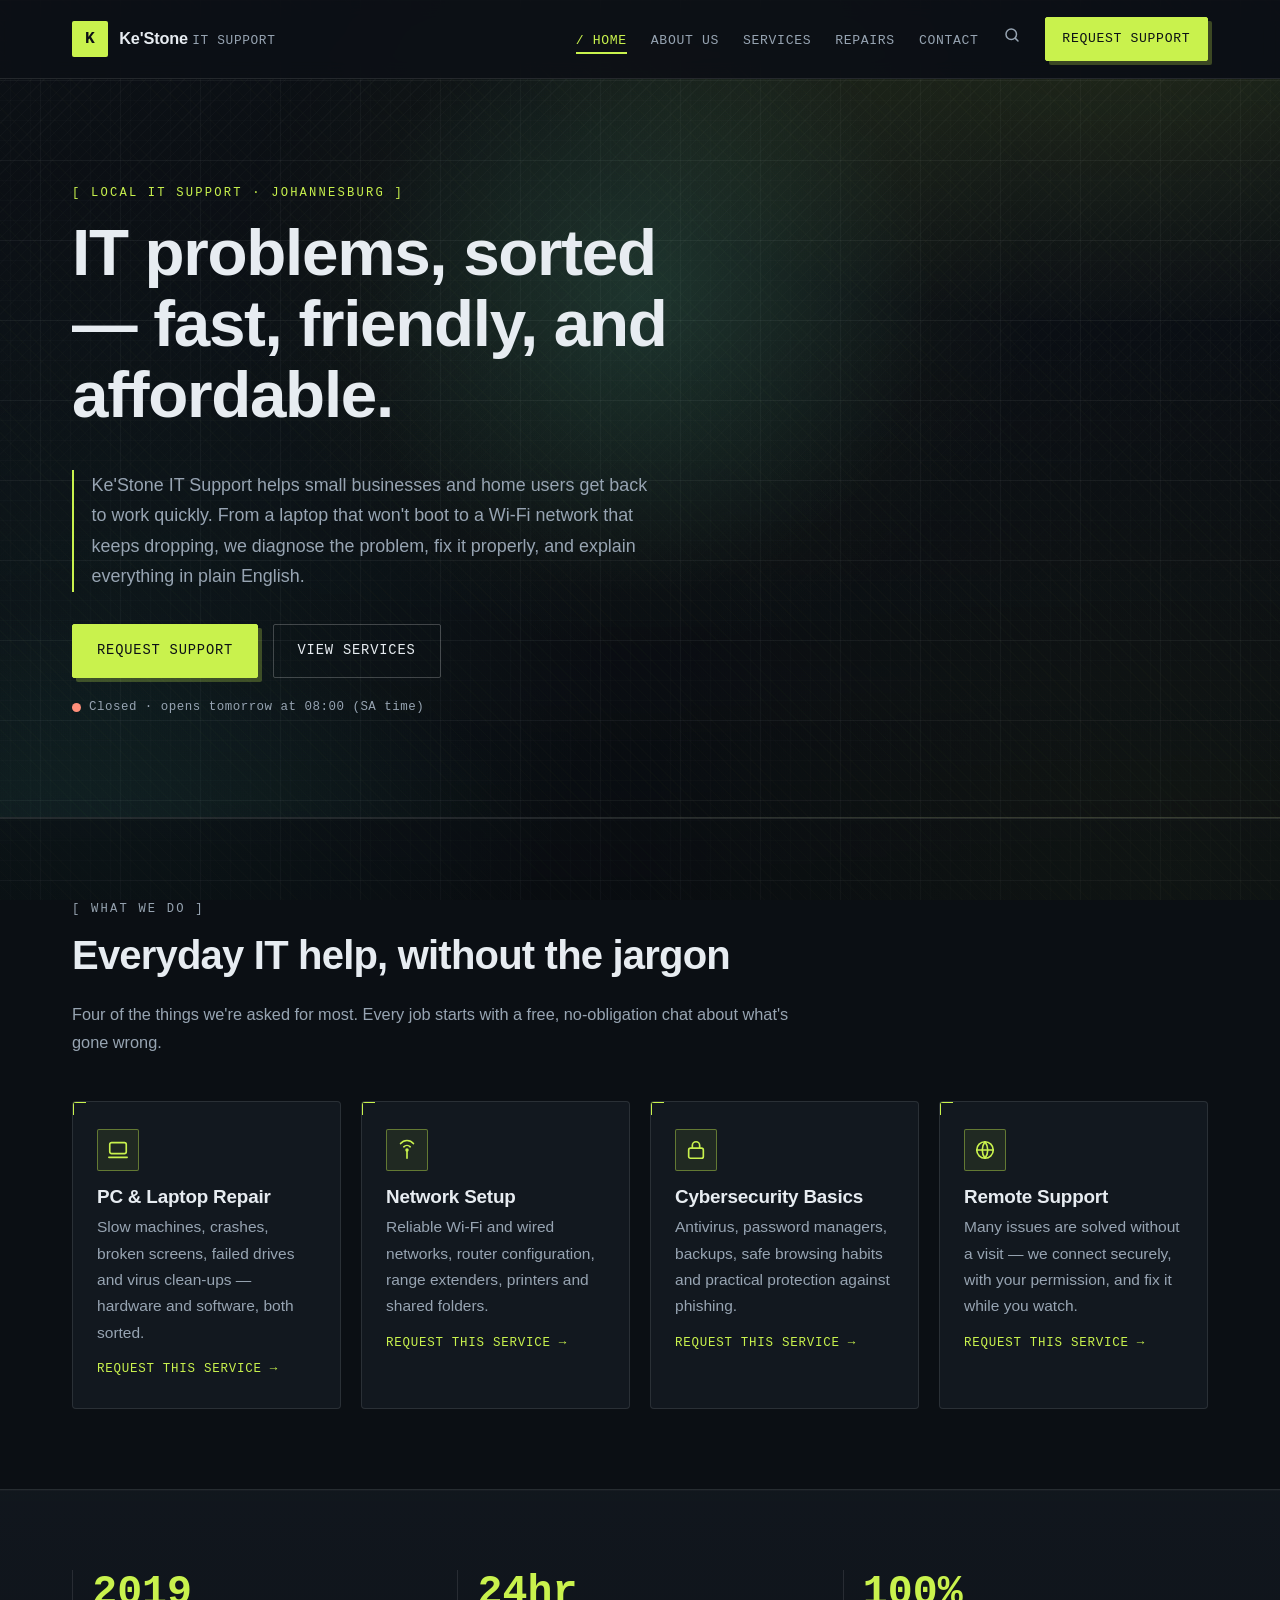
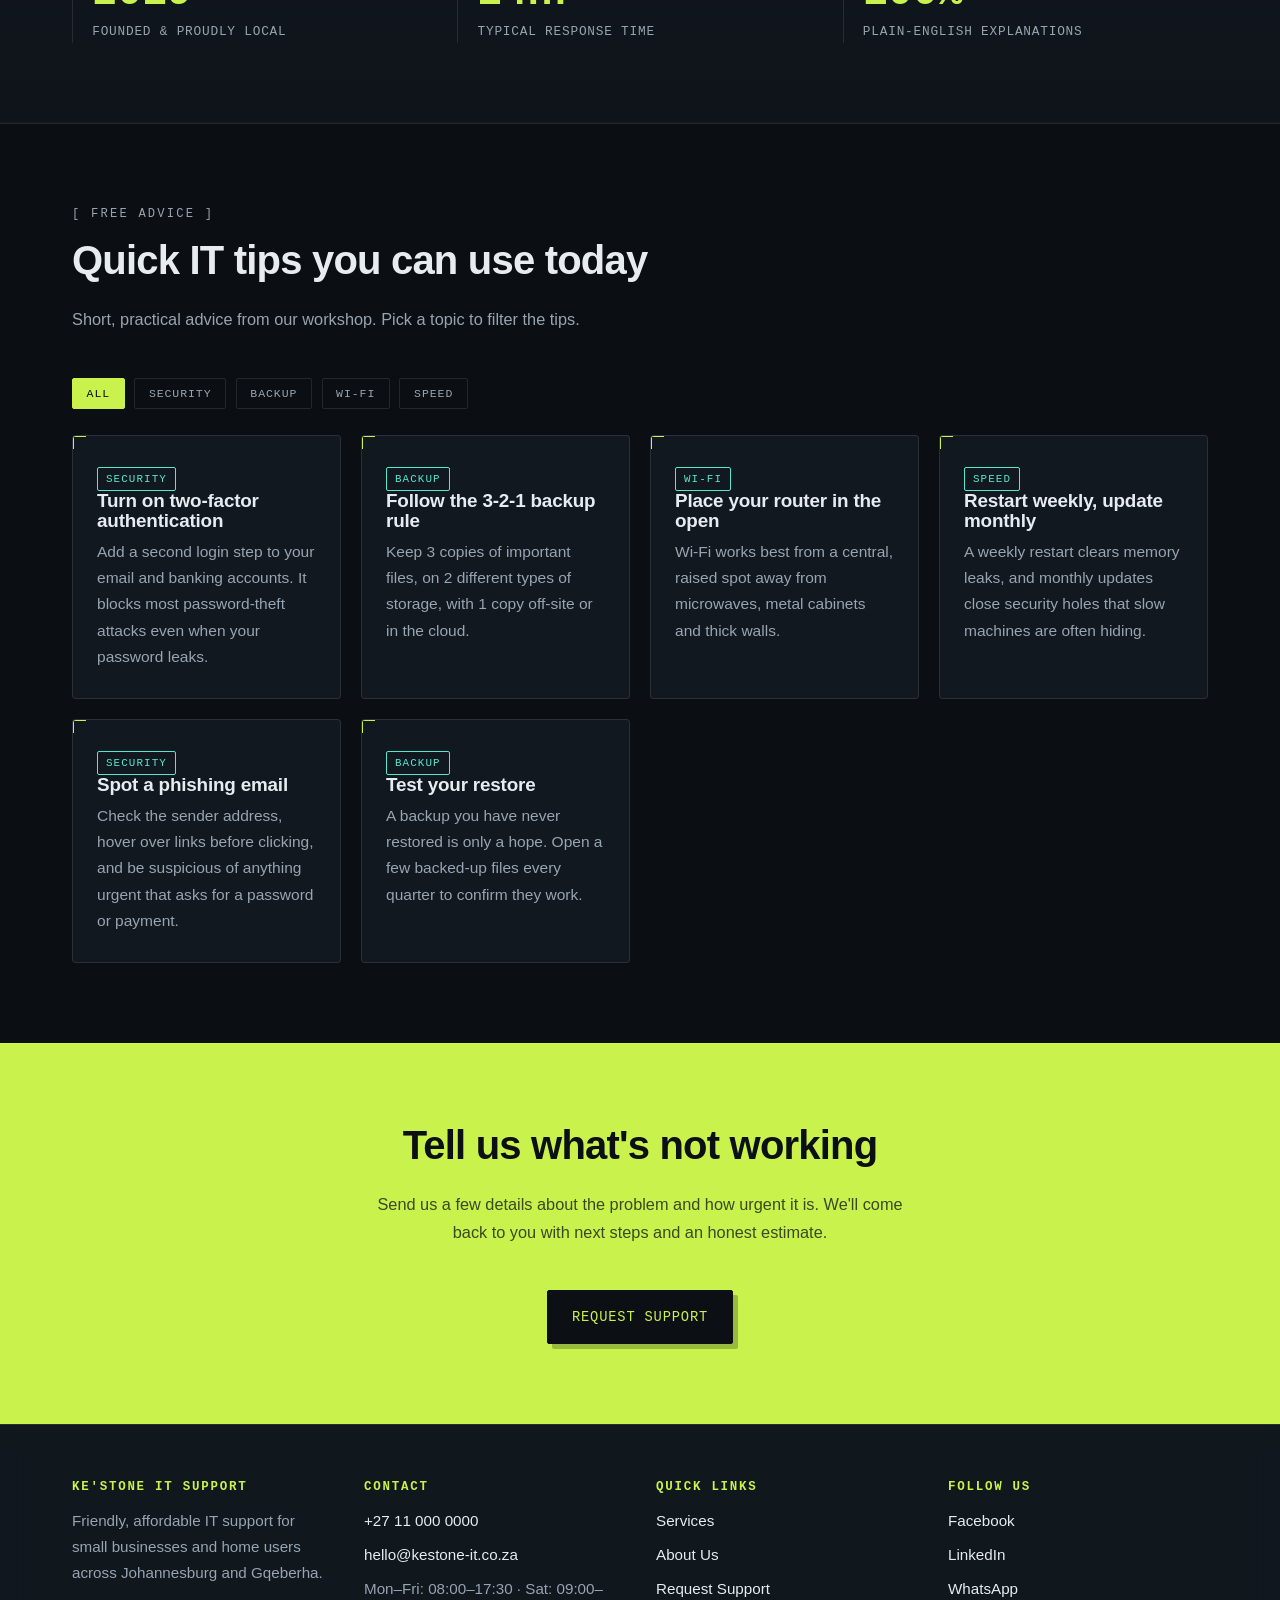
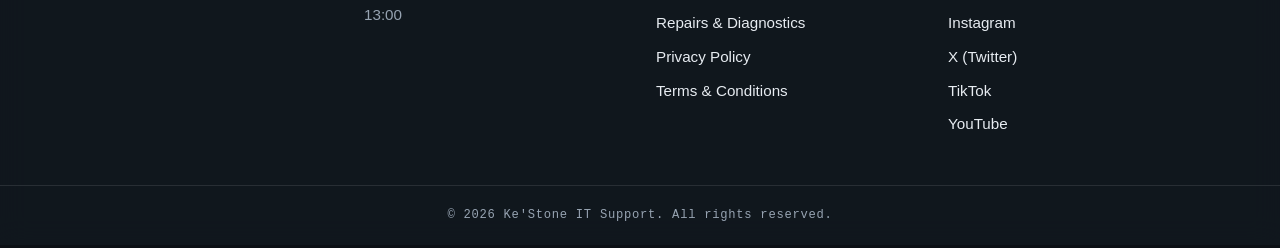
==== commit b7f606da: "Mark service grid as a gallery Add the `data-gallery` attribute to the four-column service grid so i" ====
--- a/index.html
+++ b/index.html
@@ -251,7 +251,7 @@
 
         <!-- Four service cards -->
 
-        <div class="grid grid-4">
+        <div class="grid grid-4" data-gallery>
           <!-- Creates a four-column service grid -->
 
 
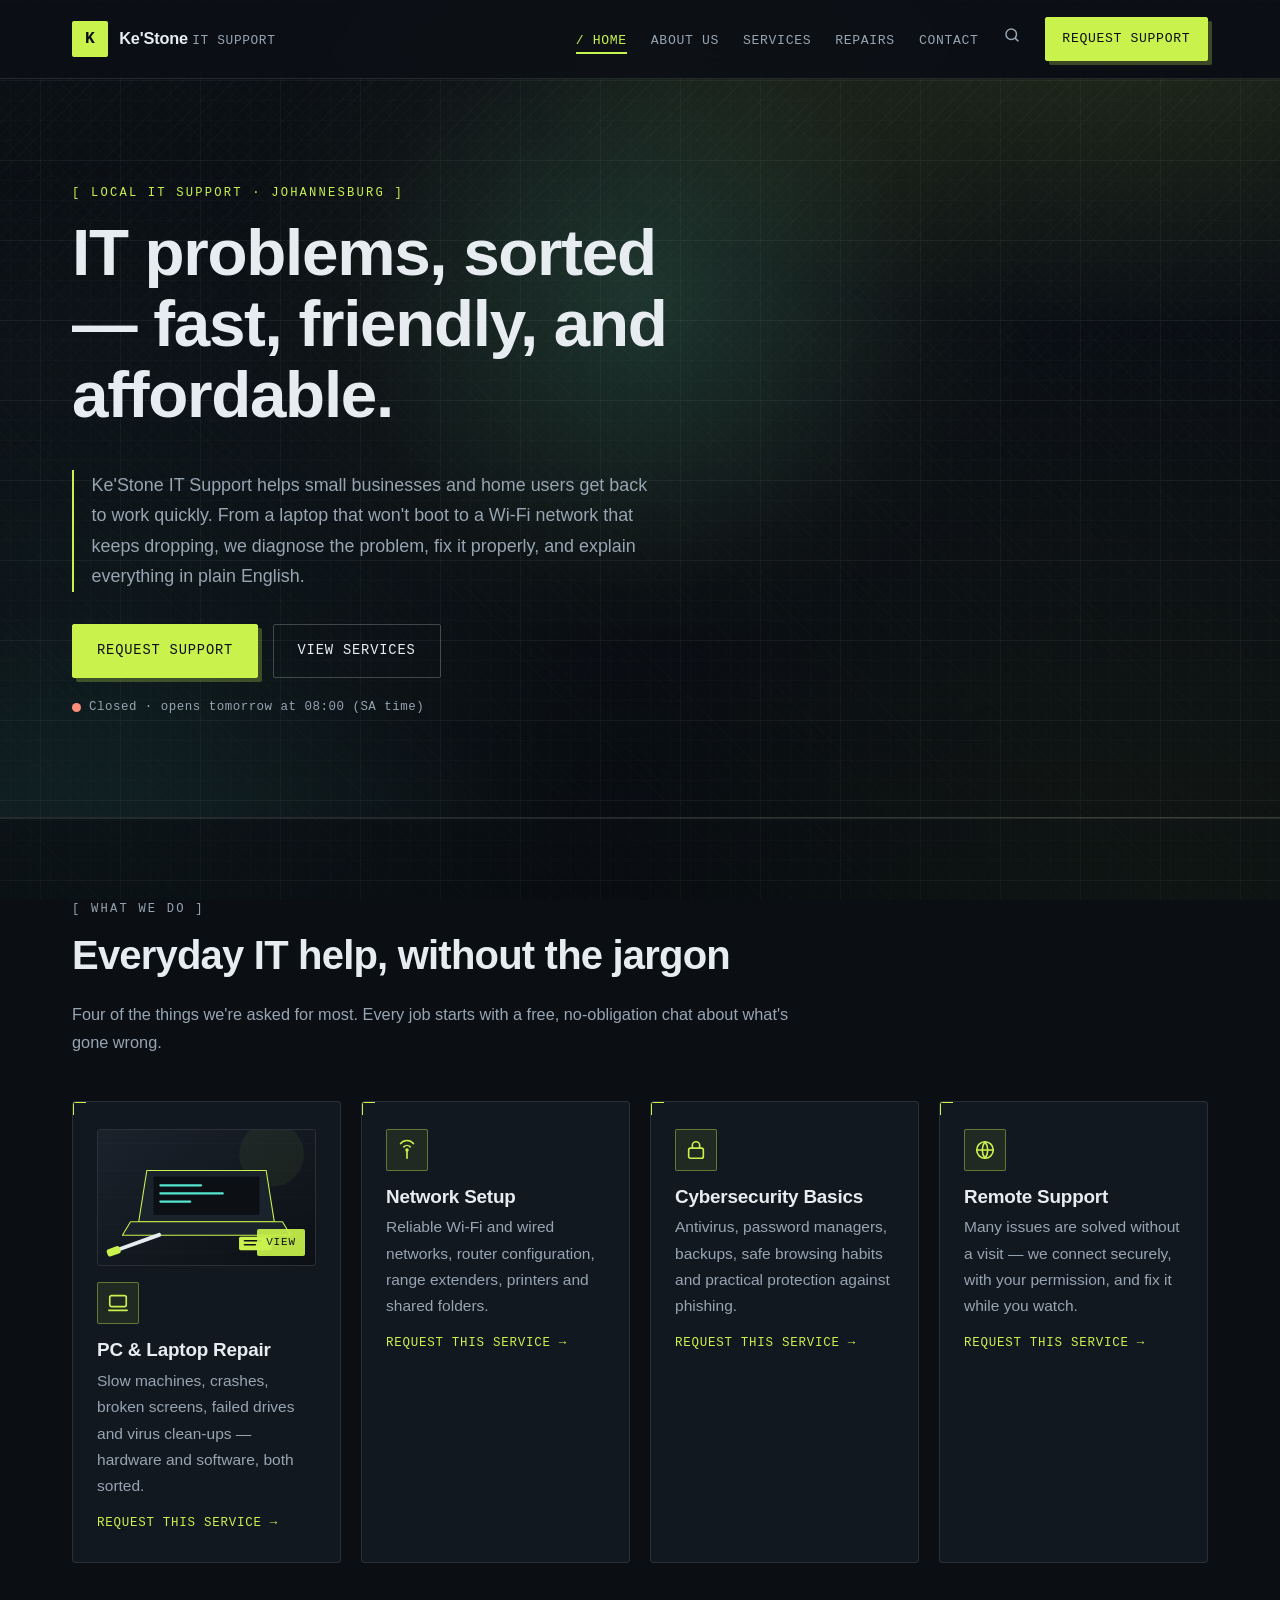
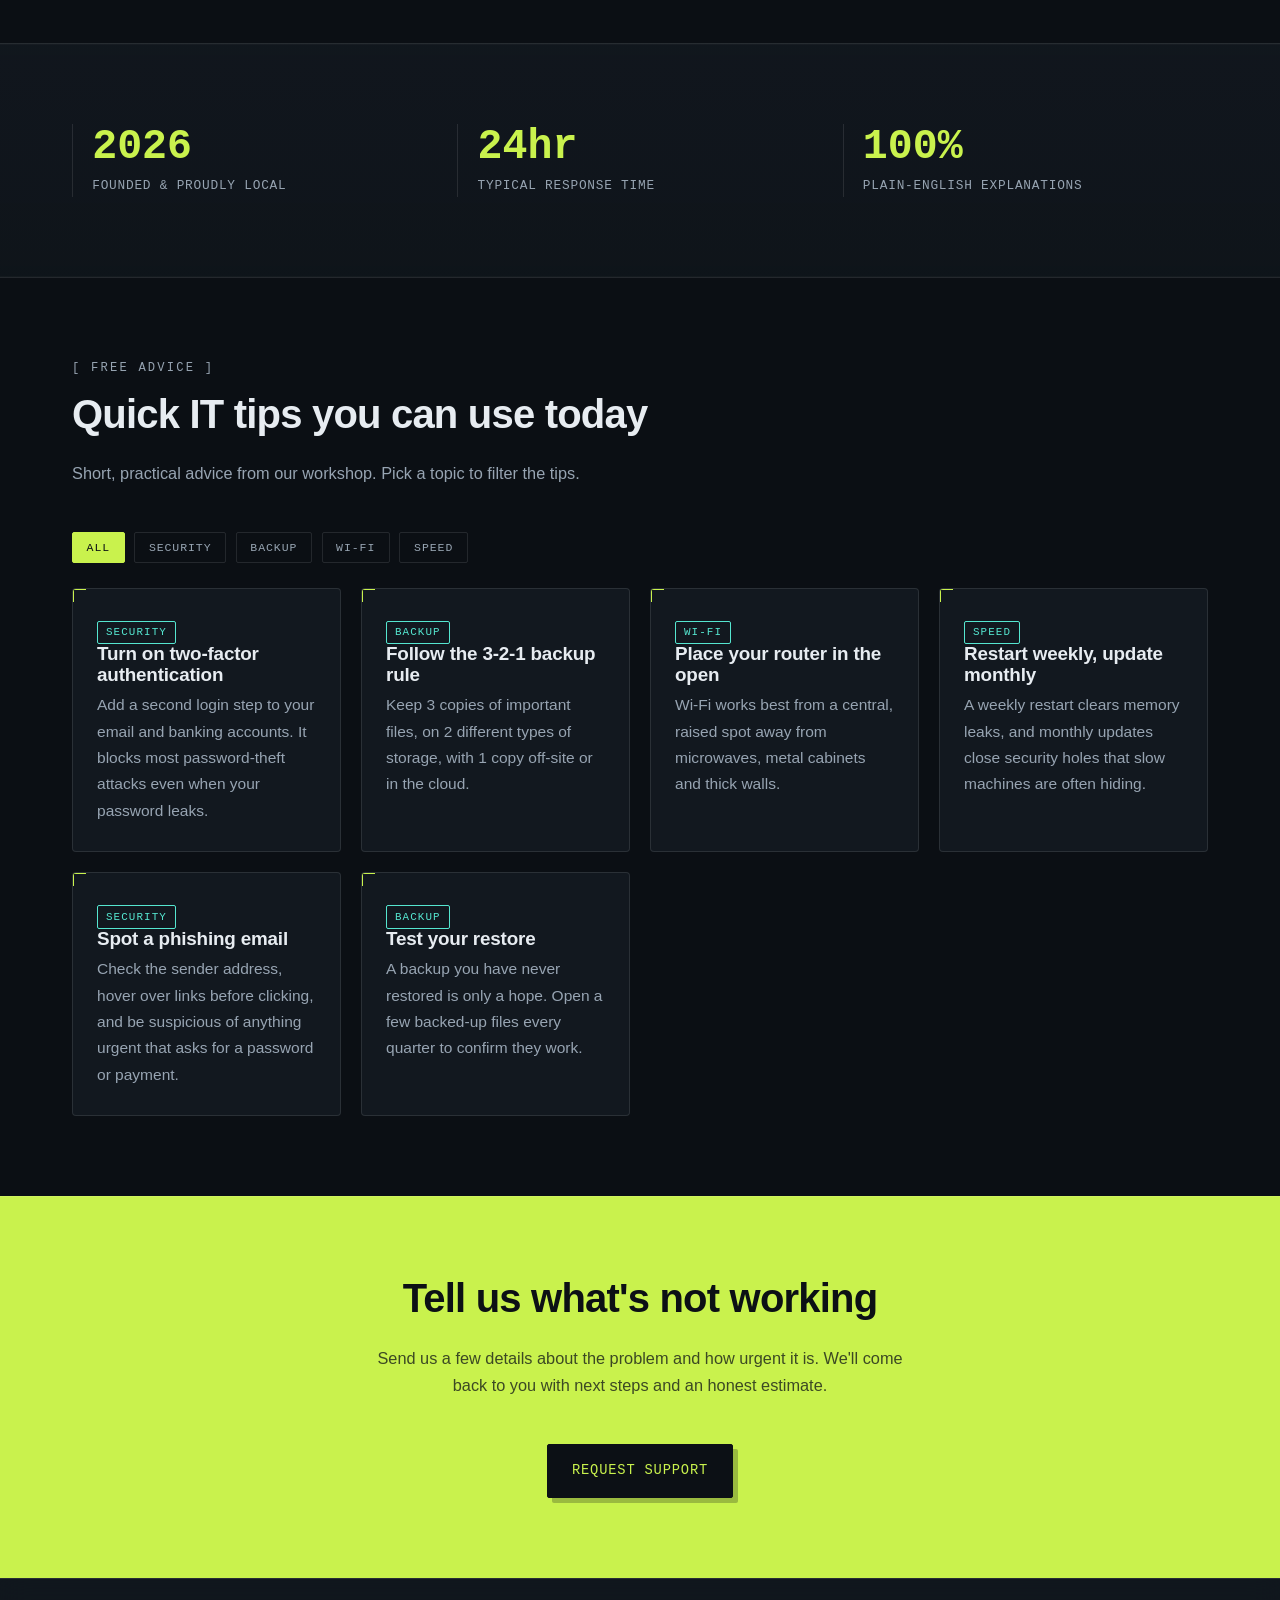
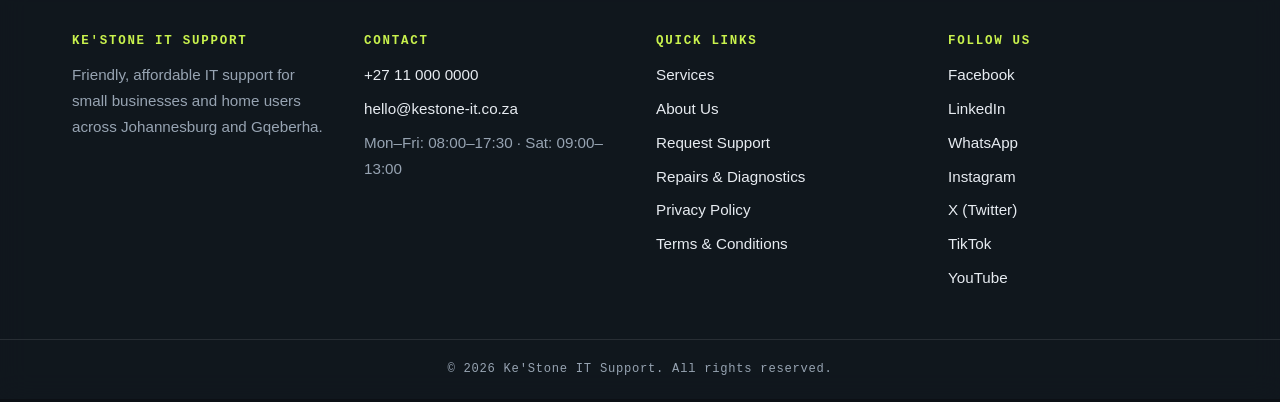
==== commit 1ca8441d: "Add repair photo to service card Add a lightbox-enabled PC and laptop repair image to the repair car" ====
--- a/index.html
+++ b/index.html
@@ -257,7 +257,12 @@
 
           <!-- PC repair card -->
 
-          <article class="card card-clickable">
+          <article class="card card-clickable" id="svc-repair">
+              <a class="gallery-item service-photo" href="assets/images/services/pc-laptop-repair.svg" data-caption="PC & Laptop Repair" aria-label="View larger picture: PC & Laptop Repair">
+                <img src="assets/images/services/pc-laptop-repair.svg" alt="Laptop opened on a repair mat with a screwdriver and replacement SSD" width="800" height="500" loading="lazy" />
+                <span class="photo-zoom" aria-hidden="true">View</span>
+              </a>
+
 
             <div class="card-icon" aria-hidden="true">
               <!-- Laptop icon -->
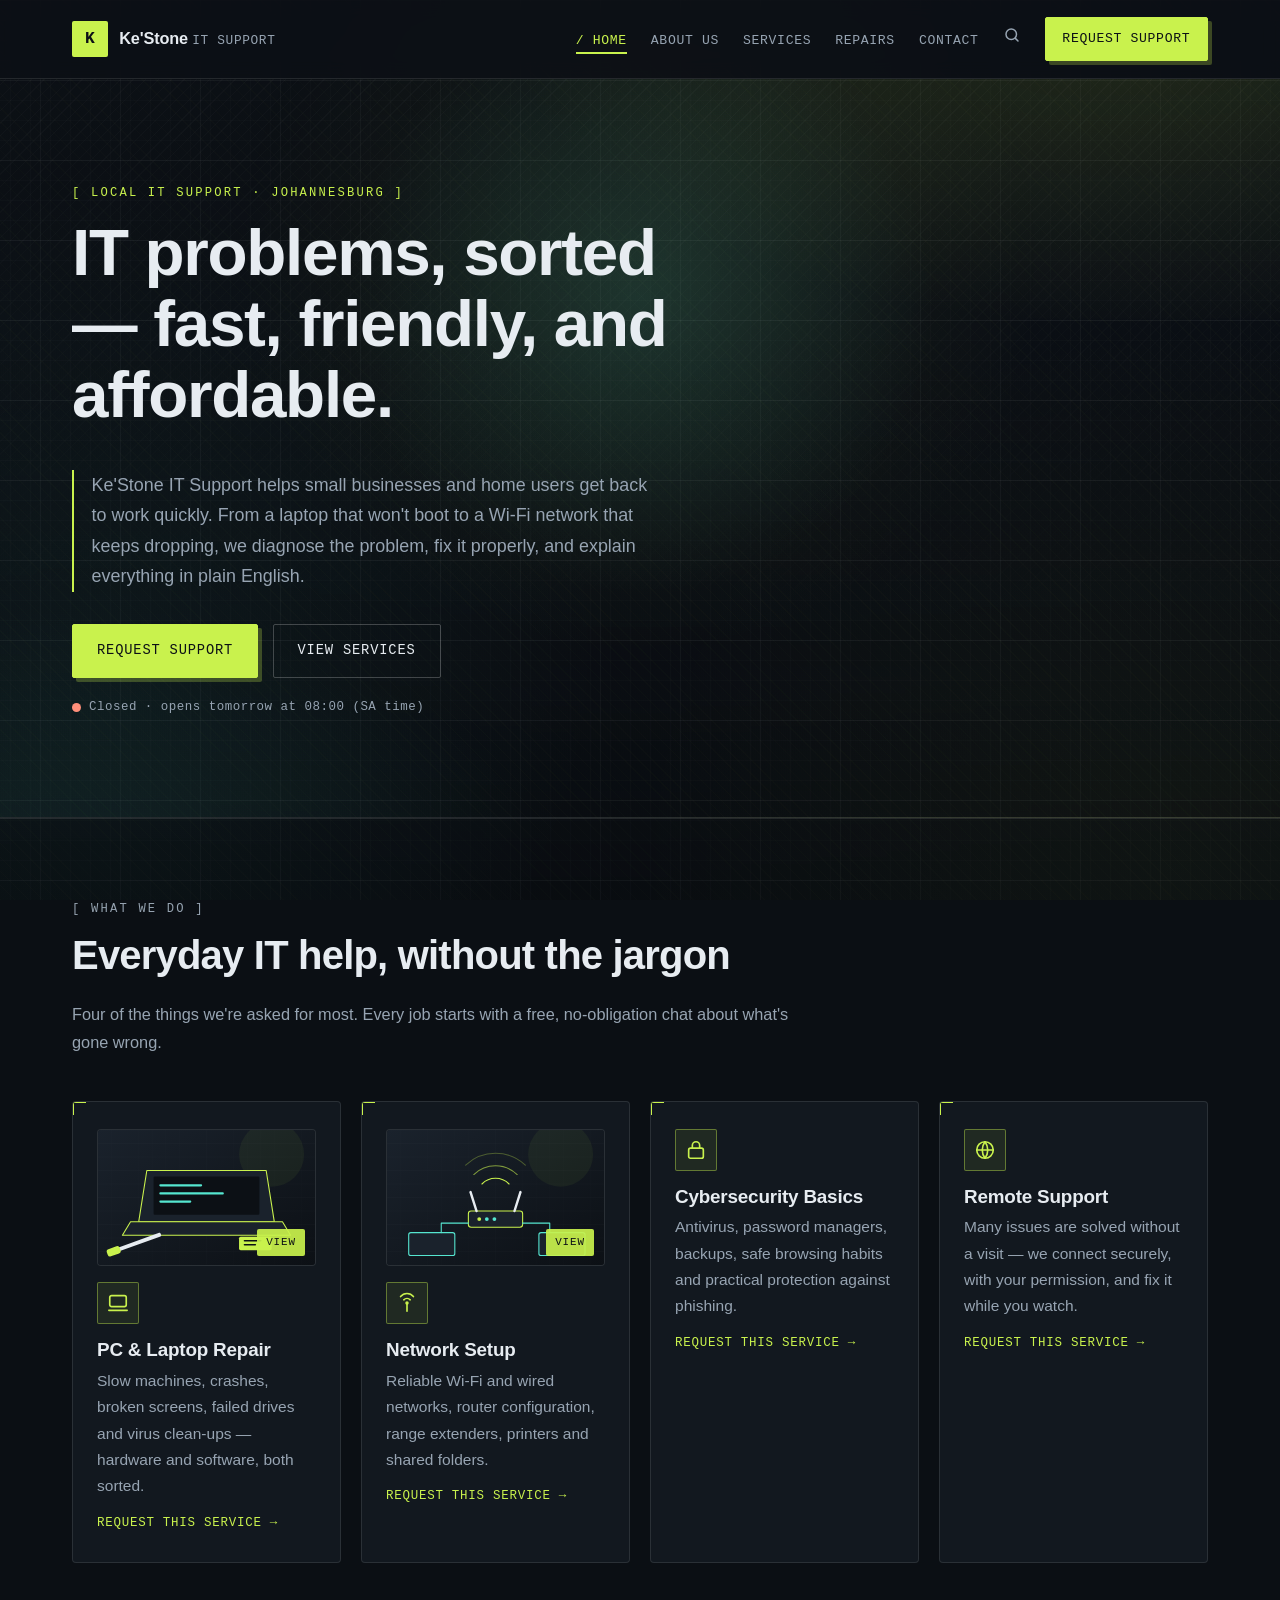
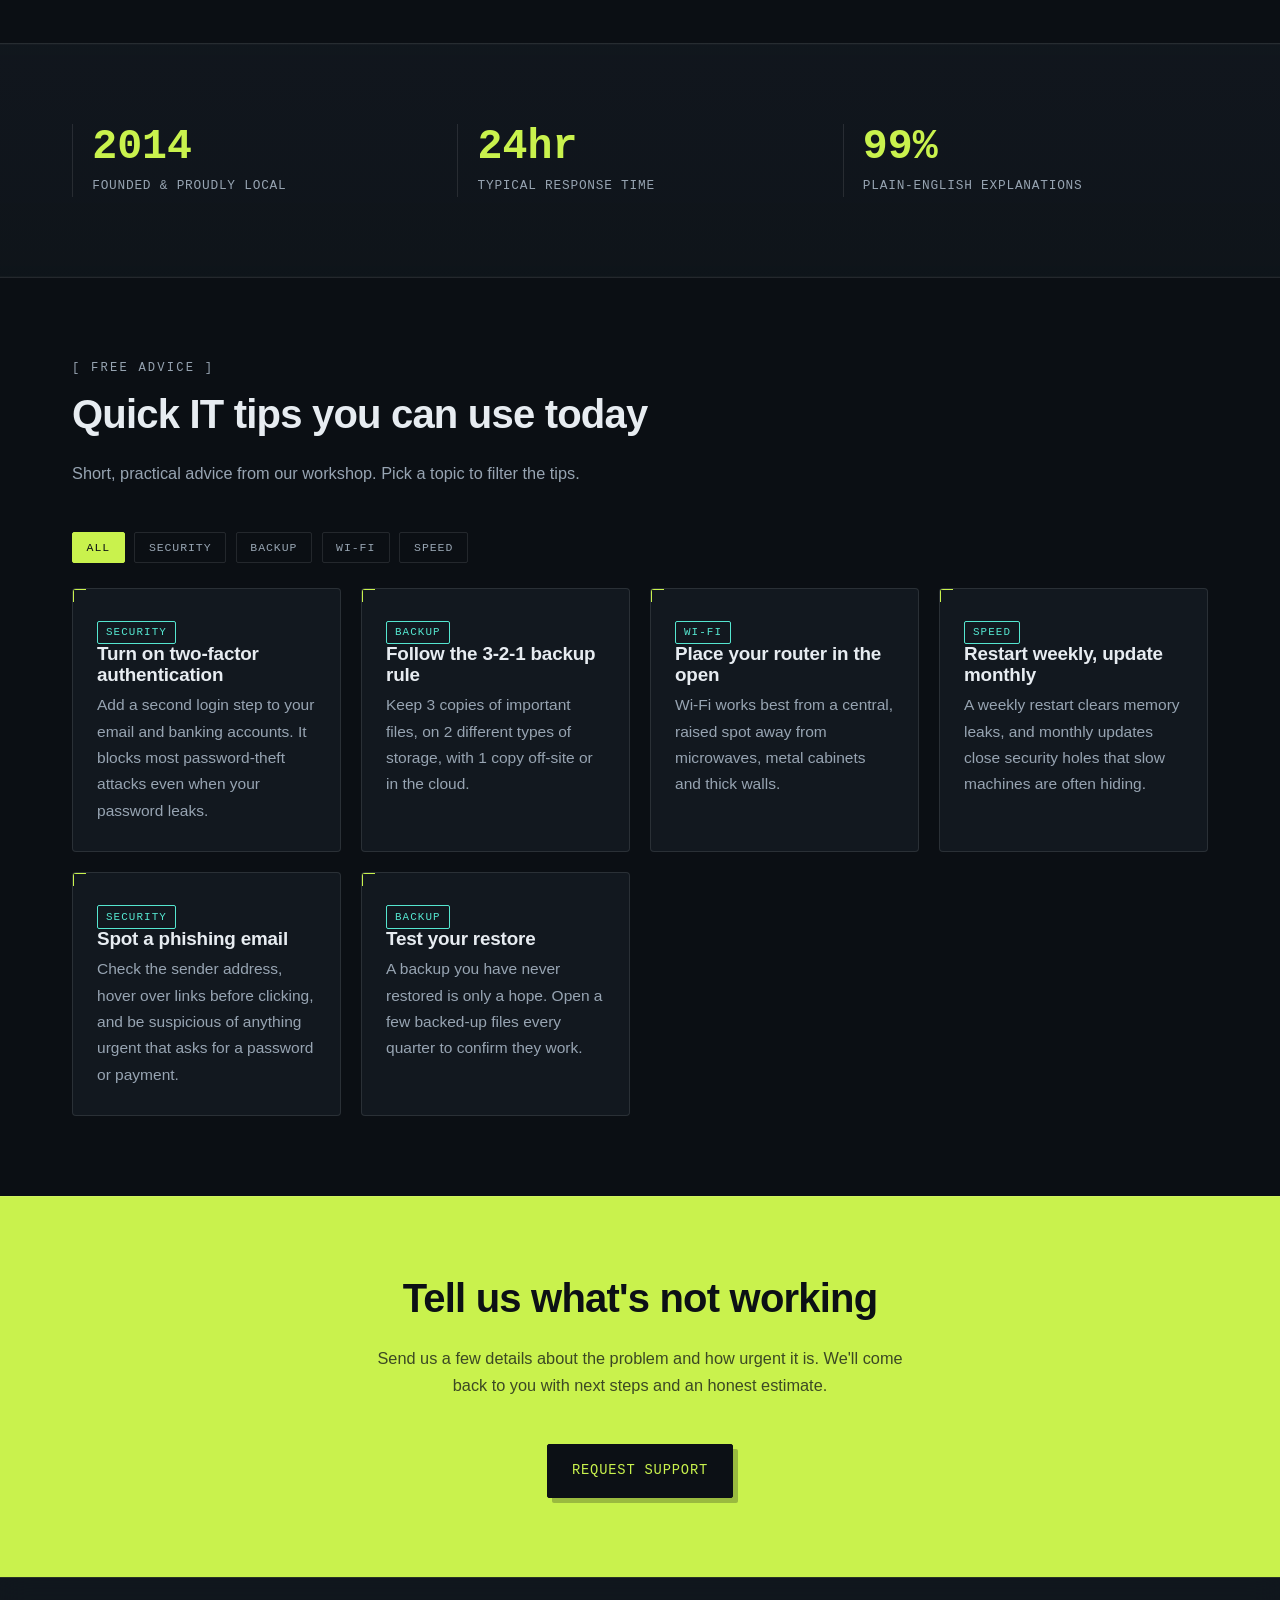
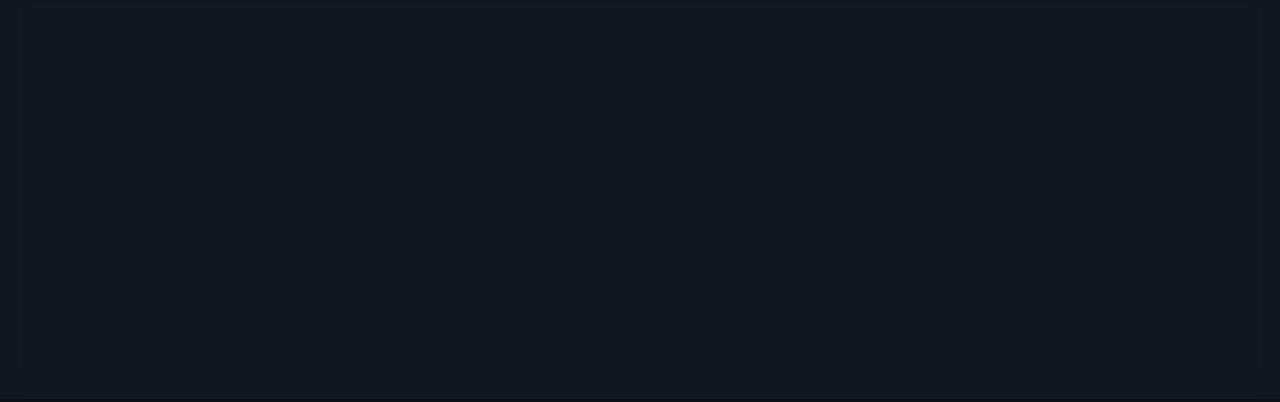
==== commit 67c14868: "Add network setup service image Add a gallery image with descriptive alt text to the network setup c" ====
--- a/index.html
+++ b/index.html
@@ -298,7 +298,12 @@
 
           <!-- Network setup card -->
 
-          <article class="card card-clickable">
+          <article class="card card-clickable" id="svc-network">
+              <a class="gallery-item service-photo" href="assets/images/services/network-setup.svg" data-caption="Network Setup" aria-label="View larger picture: Network Setup">
+                <img src="assets/images/services/network-setup.svg" alt="Router and switch connected to laptops with Wi-Fi signal arcs" width="800" height="500" loading="lazy" />
+                <span class="photo-zoom" aria-hidden="true">View</span>
+              </a>
+
 
             <div class="card-icon" aria-hidden="true">
               <!-- Wi-Fi icon -->
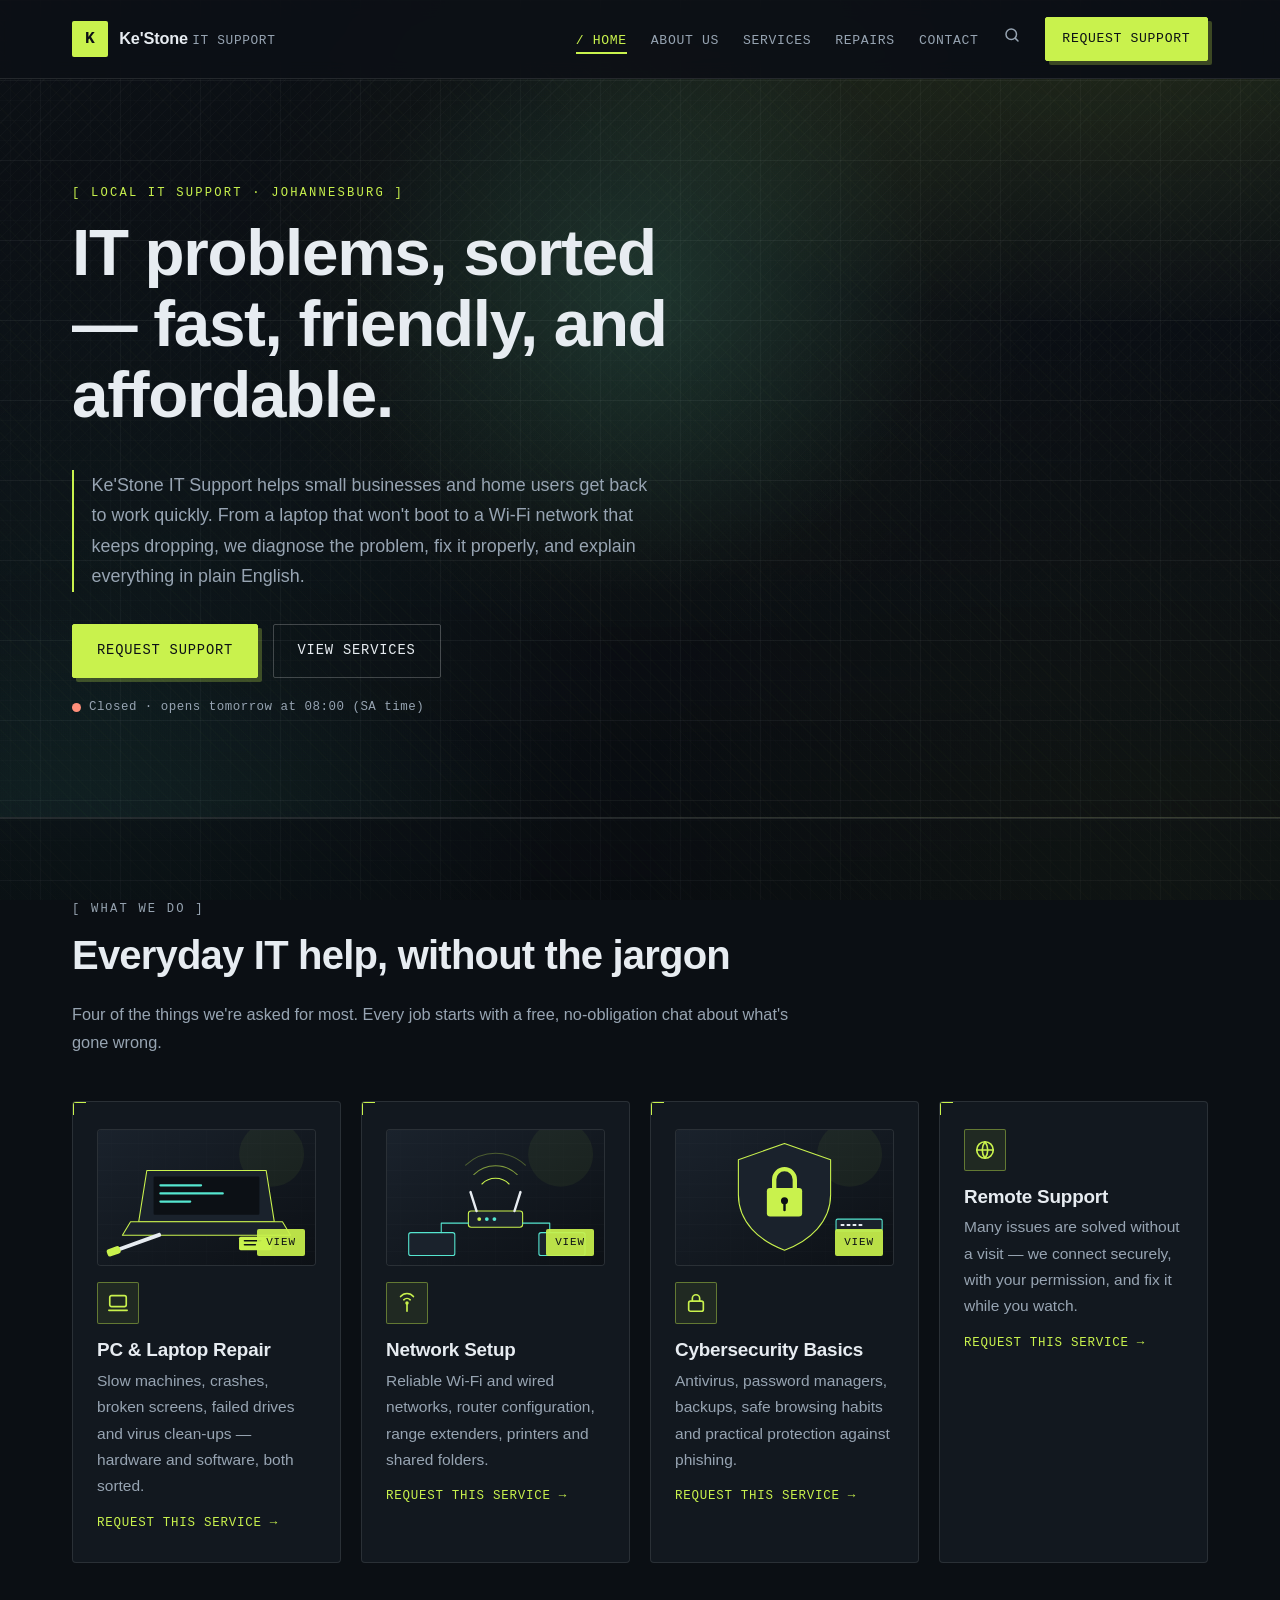
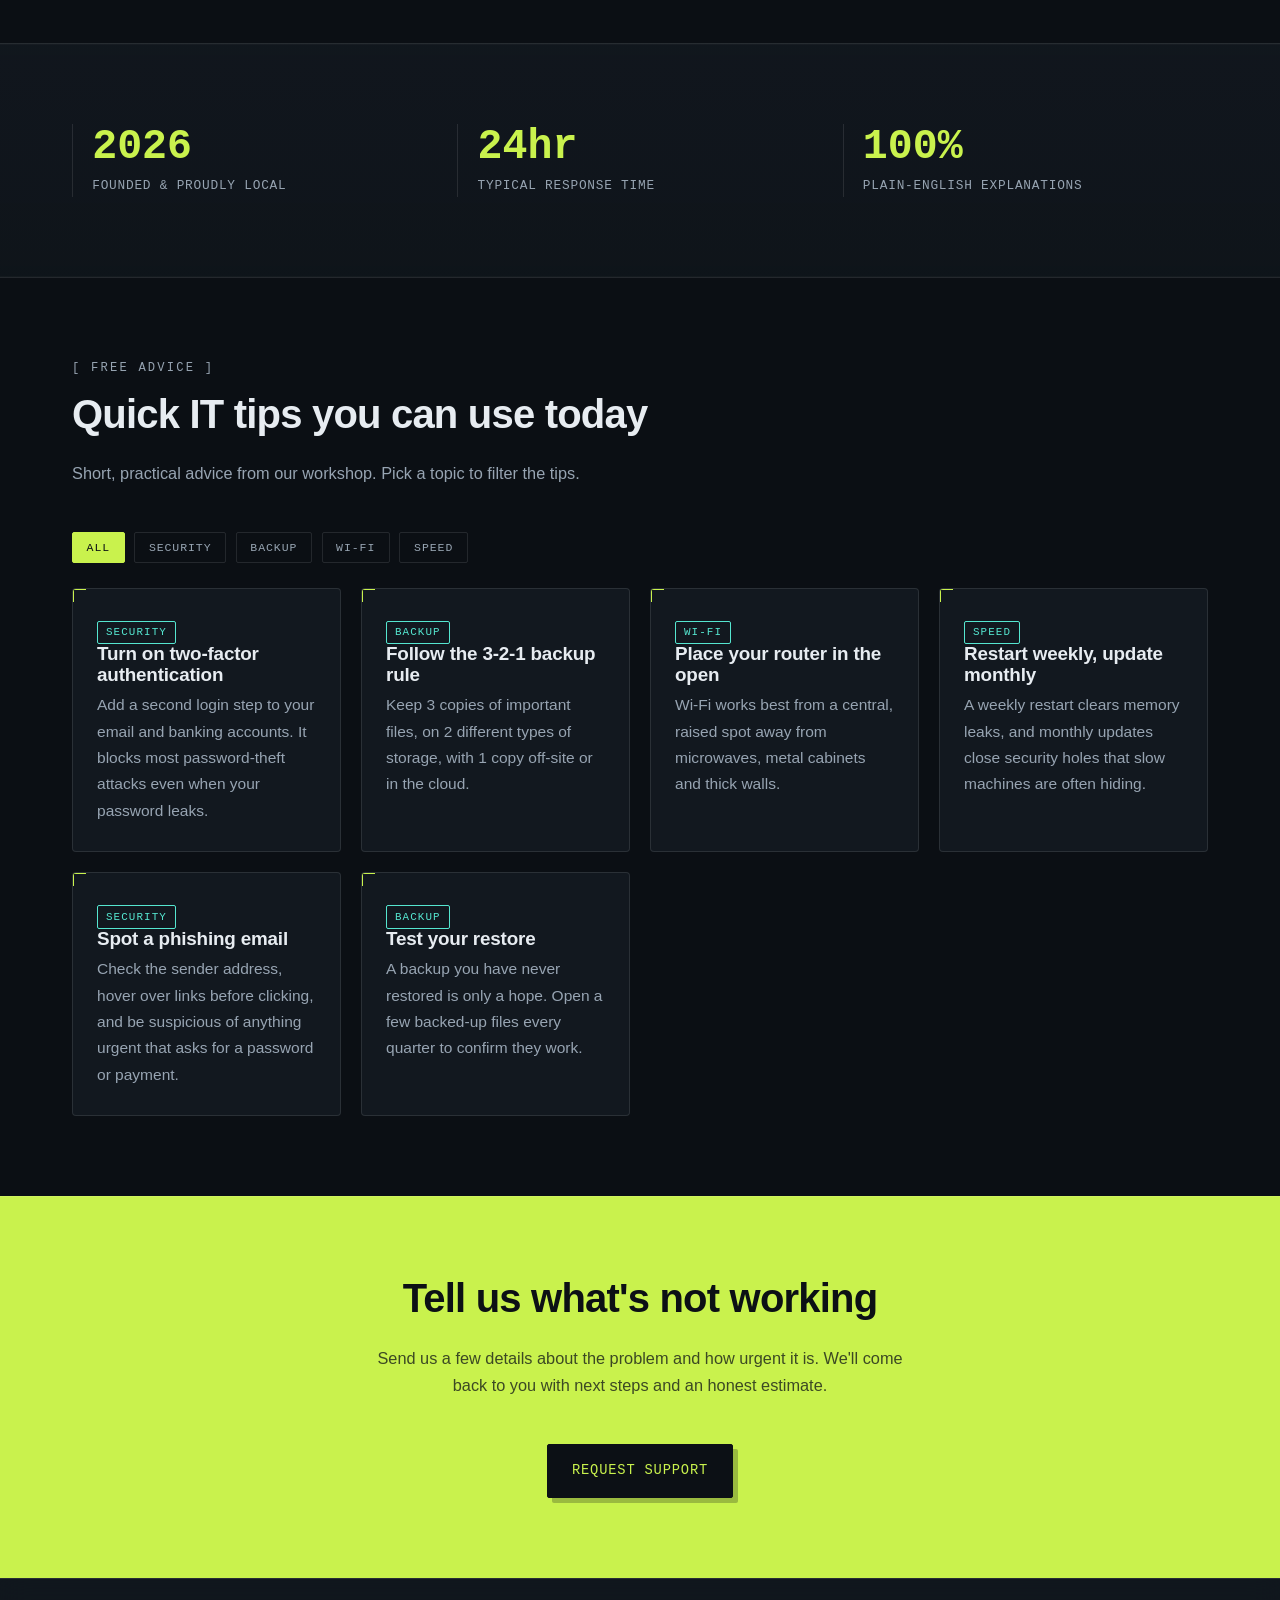
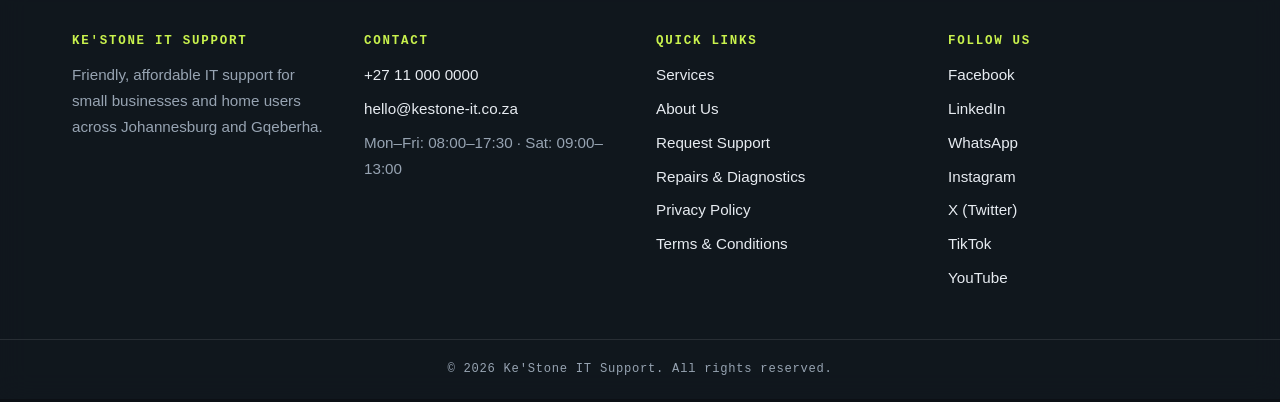
==== commit d786872c: "Add cybersecurity image to service card Add a zoomable Cybersecurity Basics image to the cybersecuri" ====
--- a/index.html
+++ b/index.html
@@ -339,7 +339,12 @@
 
           <!-- Cybersecurity card -->
 
-          <article class="card card-clickable">
+          <article class="card card-clickable" id="svc-security">
+              <a class="gallery-item service-photo" href="assets/images/services/cybersecurity-basics.svg" data-caption="Cybersecurity Basics" aria-label="View larger picture: Cybersecurity Basics">
+                <img src="assets/images/services/cybersecurity-basics.svg" alt="Shield with a padlock and a protected password field" width="800" height="500" loading="lazy" />
+                <span class="photo-zoom" aria-hidden="true">View</span>
+              </a>
+
 
             <div class="card-icon" aria-hidden="true">
               <!-- Security lock icon -->
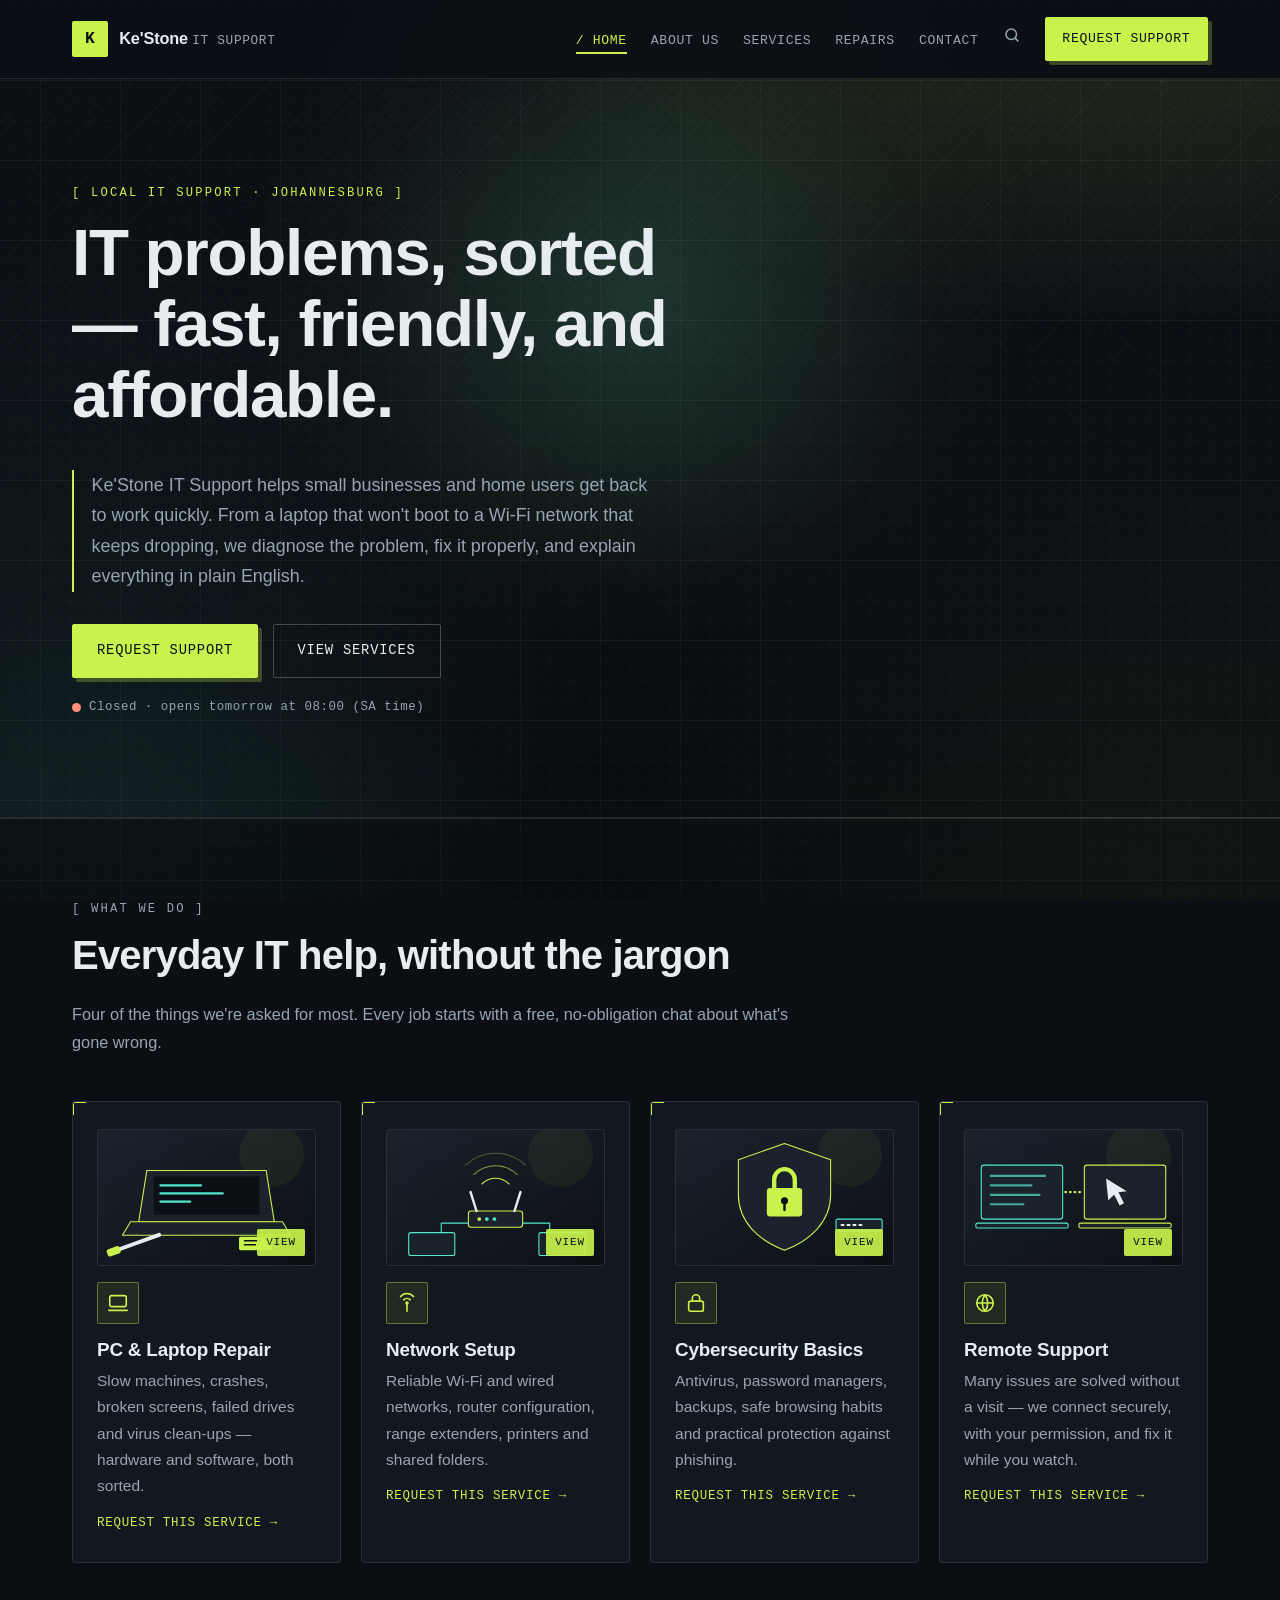
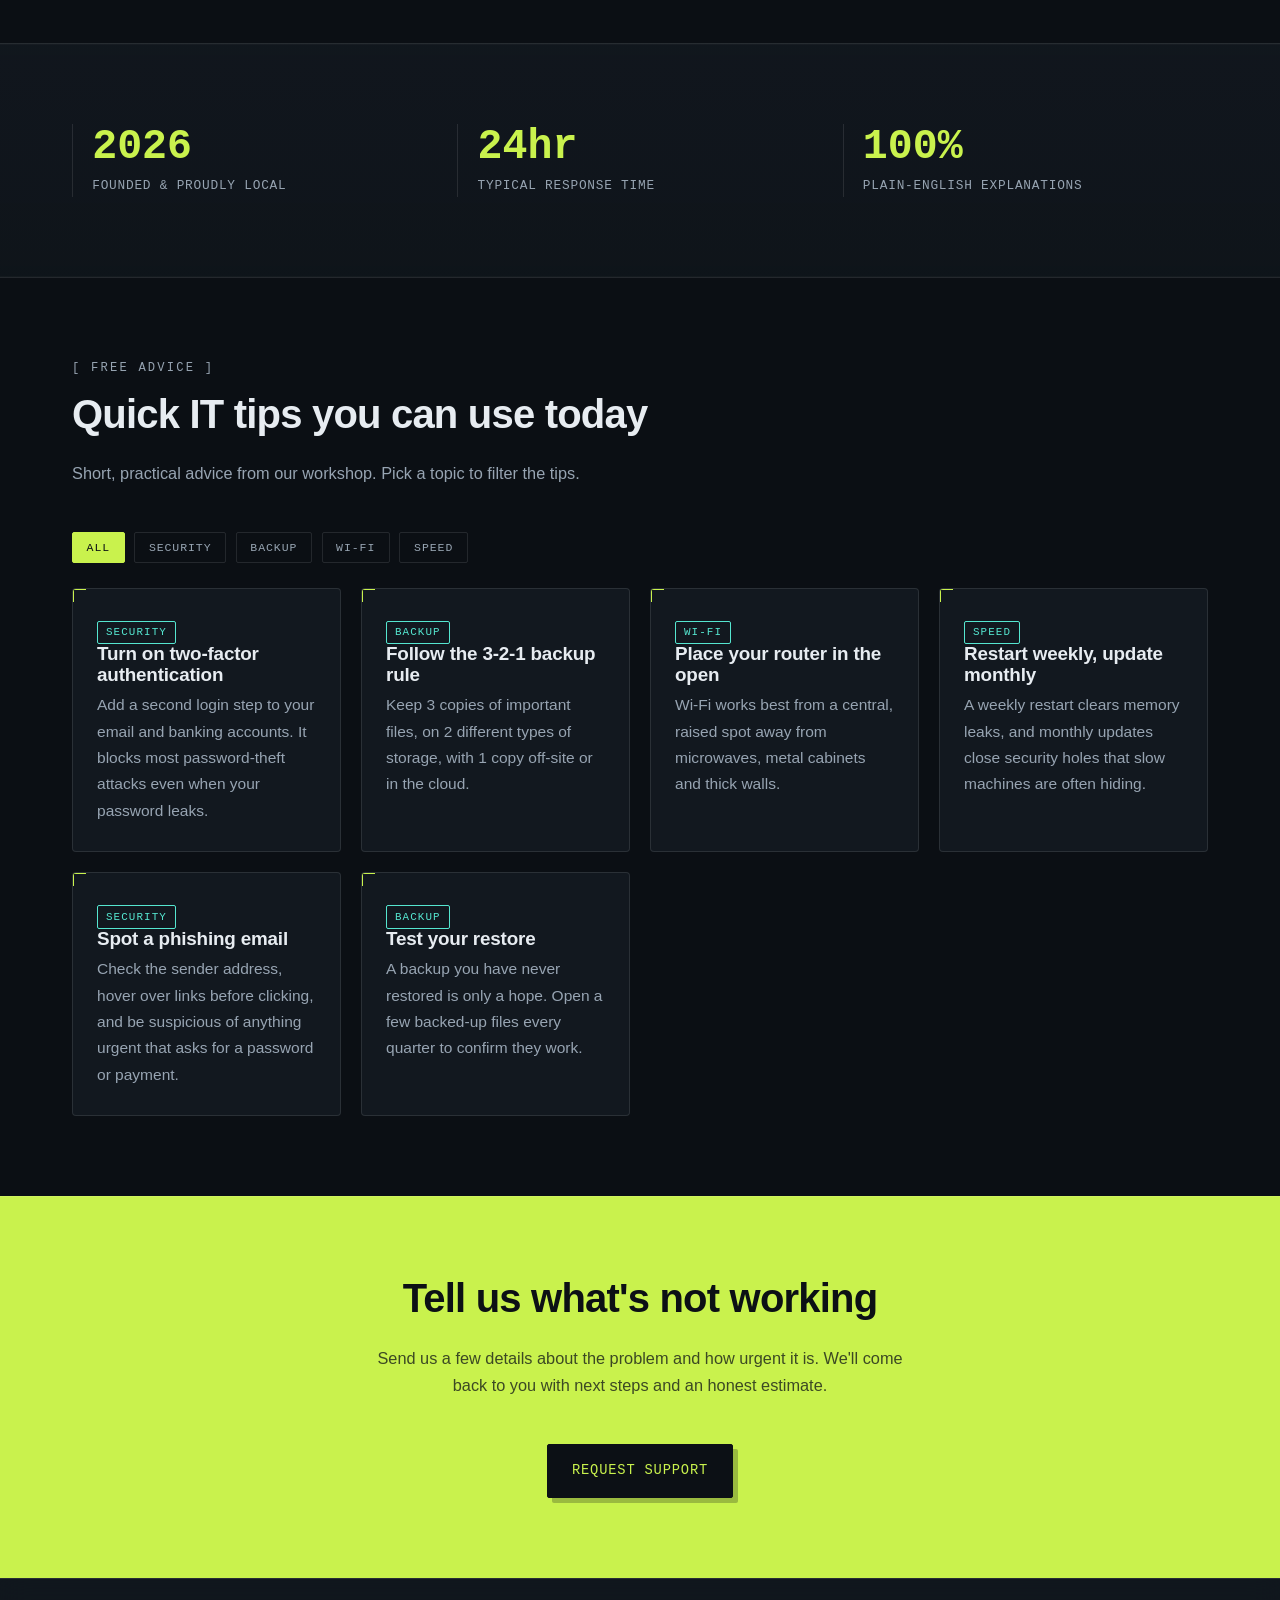
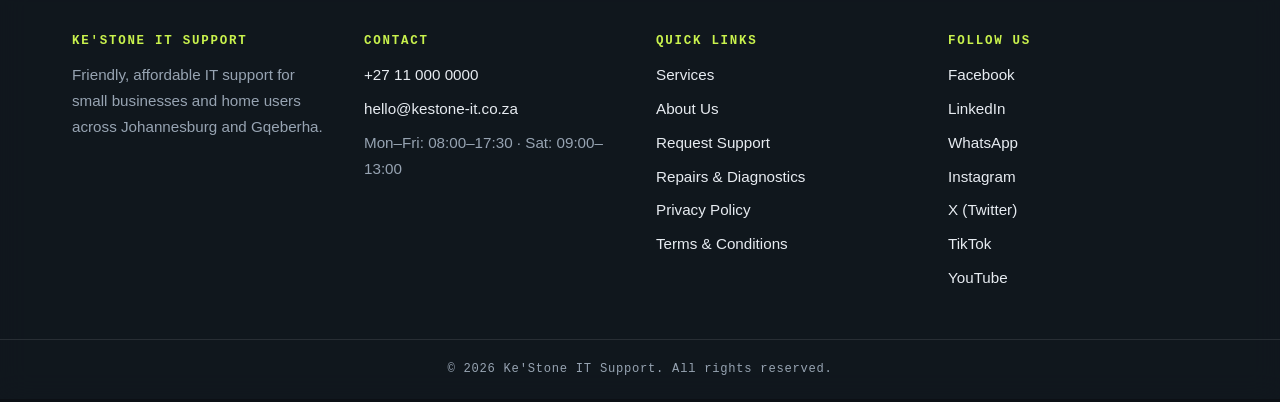
==== commit d94d5722: "Add image to remote support card Add a zoomable service photo to the Remote Support card and assign " ====
--- a/index.html
+++ b/index.html
@@ -378,7 +378,12 @@
 
           <!-- Remote support card -->
 
-          <article class="card card-clickable">
+          <article class="card card-clickable" id="svc-remote">
+              <a class="gallery-item service-photo" href="assets/images/services/remote-support.svg" data-caption="Remote Support" aria-label="View larger picture: Remote Support">
+                <img src="assets/images/services/remote-support.svg" alt="Two screens linked by a dotted line with a cursor moving across" width="800" height="500" loading="lazy" />
+                <span class="photo-zoom" aria-hidden="true">View</span>
+              </a>
+
 
             <div class="card-icon" aria-hidden="true">
               <!-- Globe icon -->
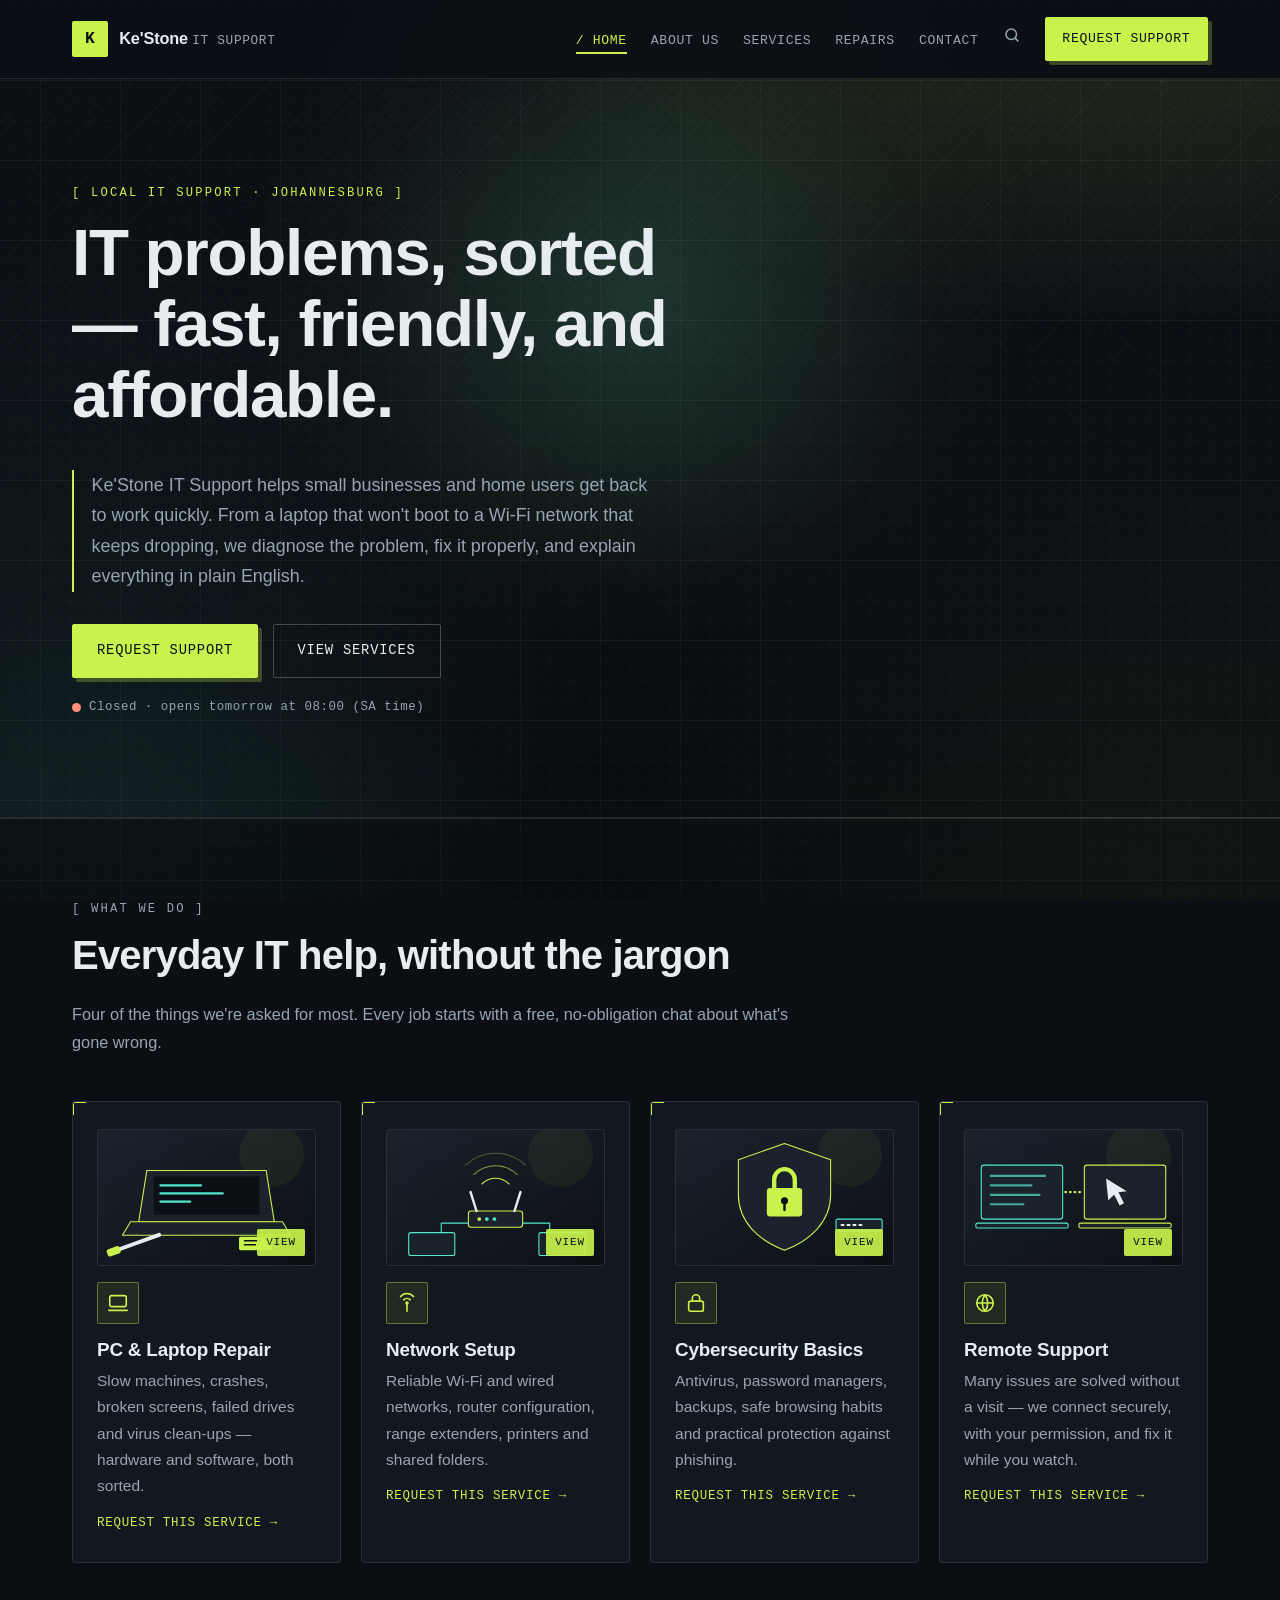
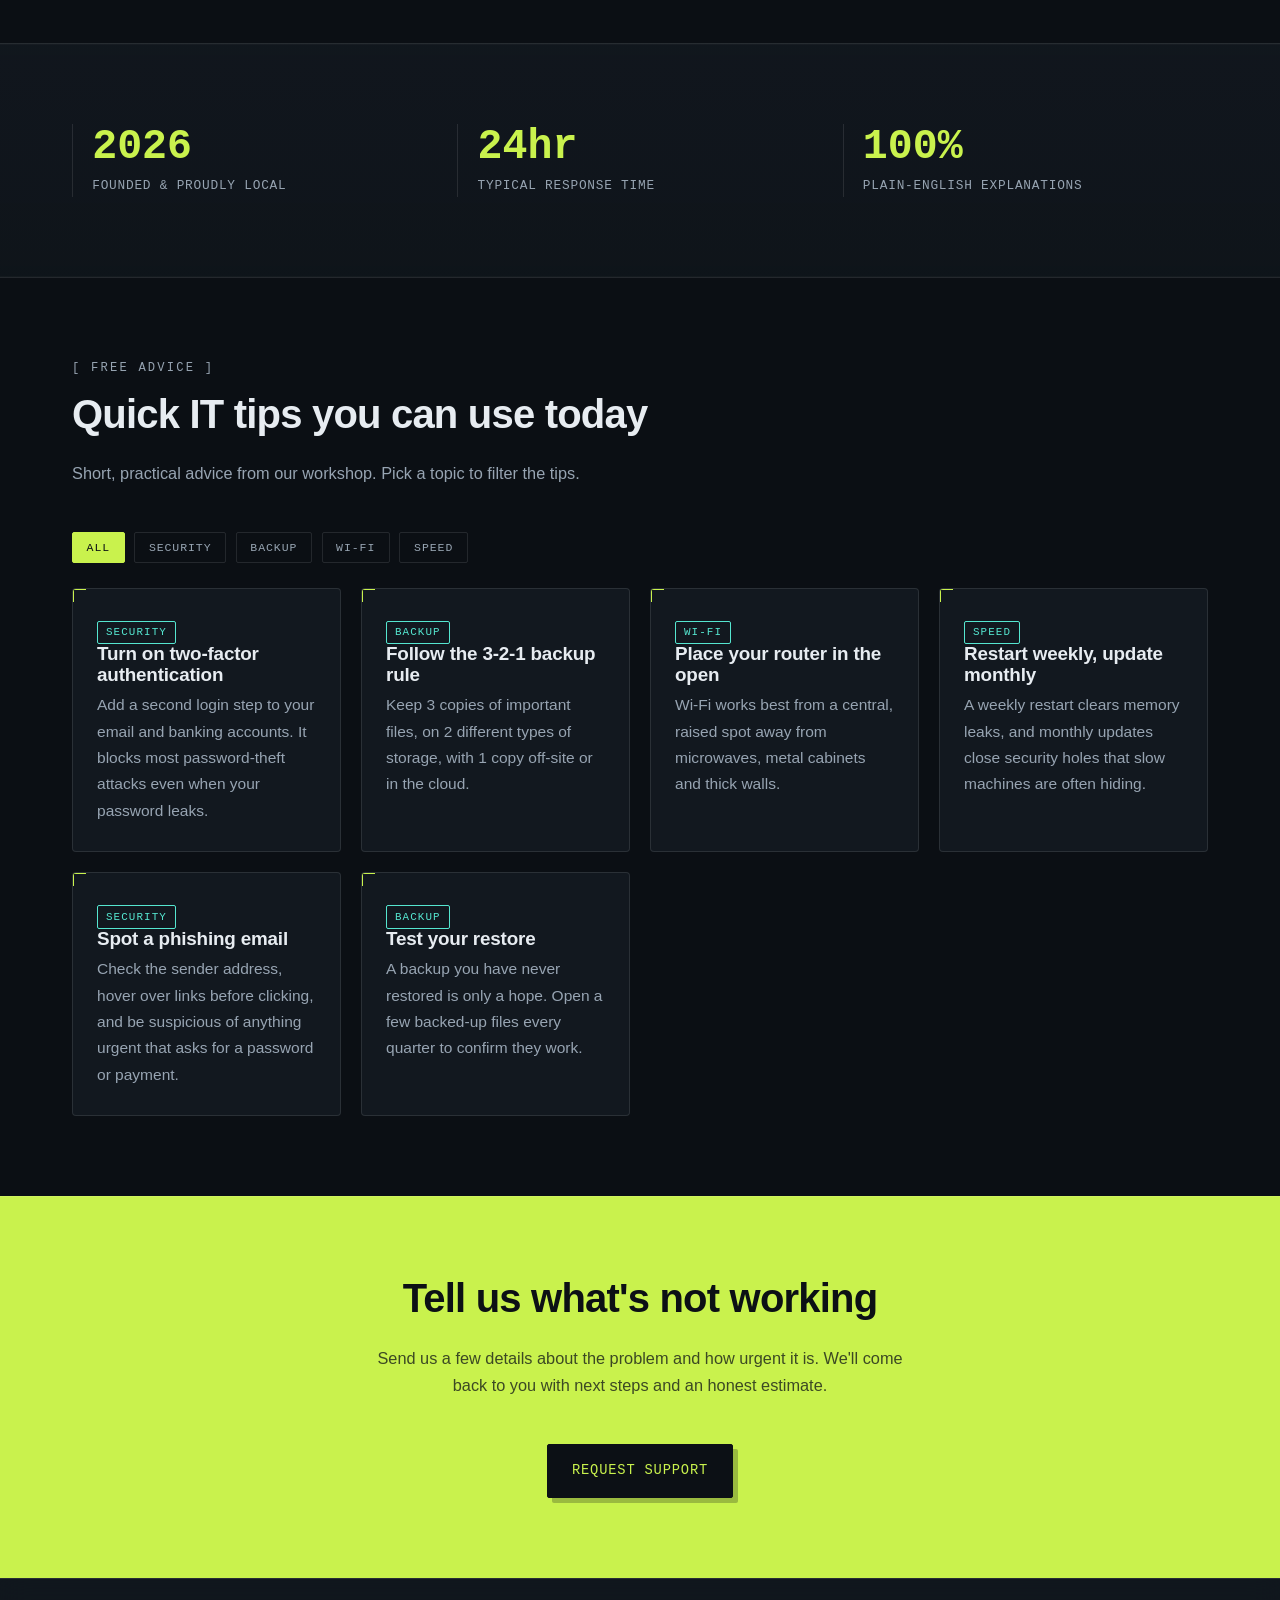
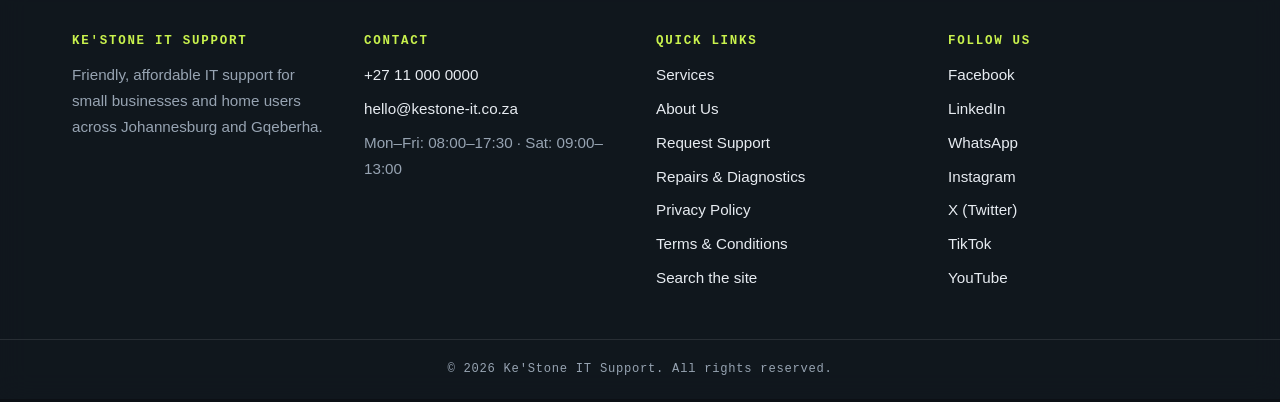
==== commit f1fdc146: "Add site search link to navigation Add a link to the site search page alongside the existing navigat" ====
--- a/index.html
+++ b/index.html
@@ -579,6 +579,10 @@
               <a href="pages/terms.html">Terms &amp; Conditions</a>
             </li>
 
+            <li>
+              <a href="pages/search.html">Search the site</a>
+            </li>
+
         </ul>
 
       </div>
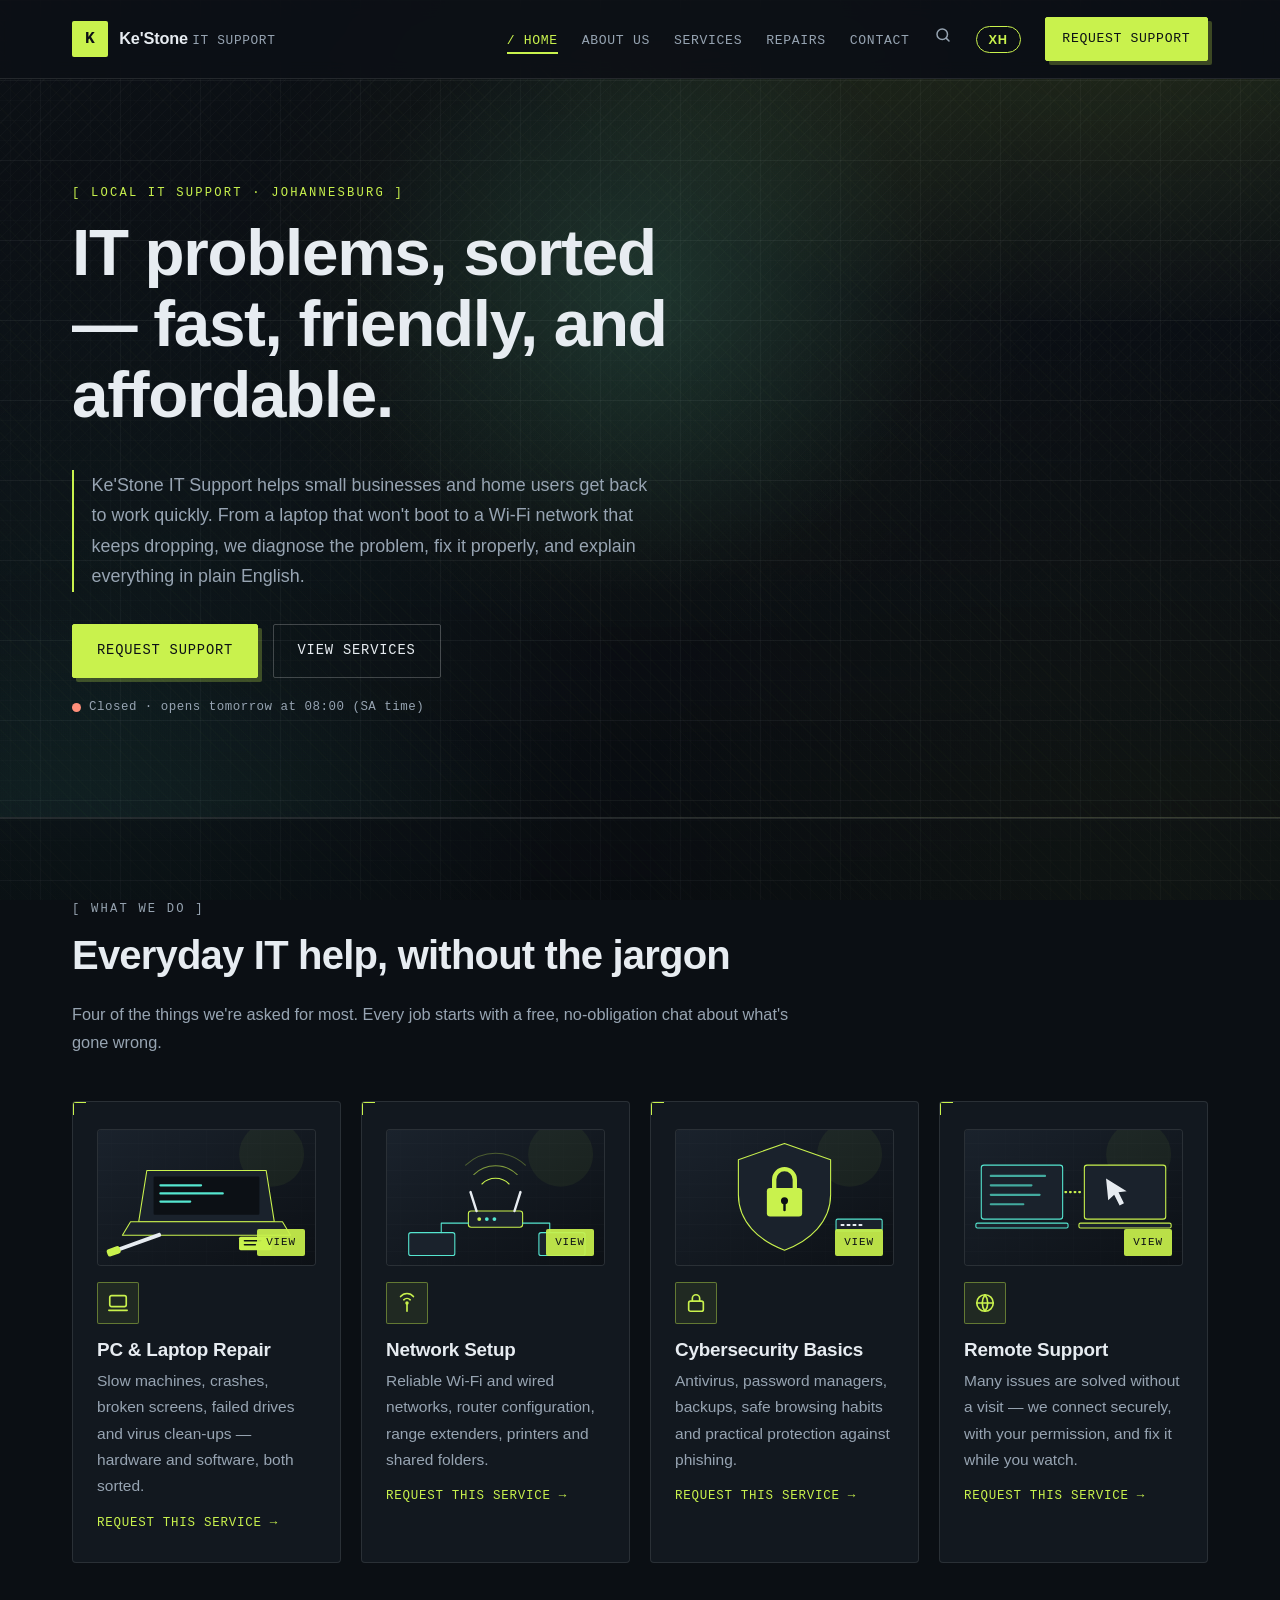
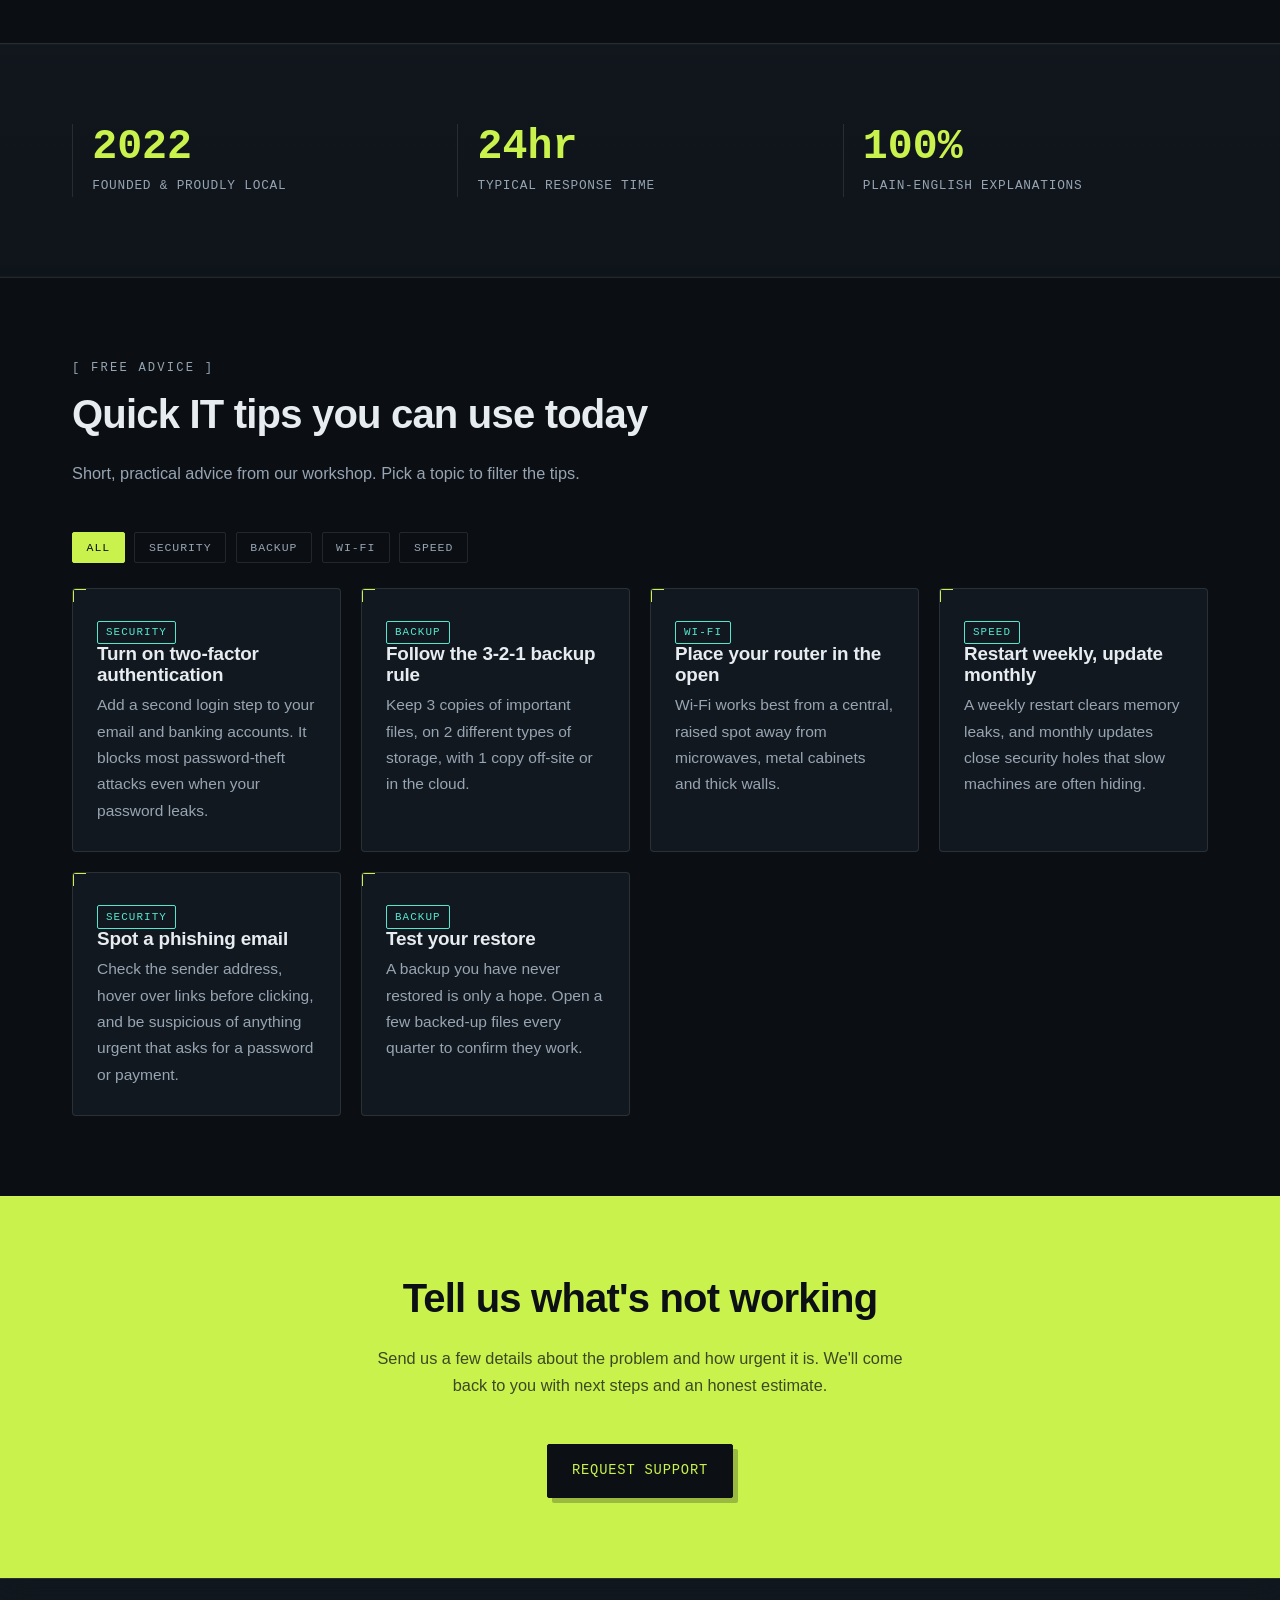
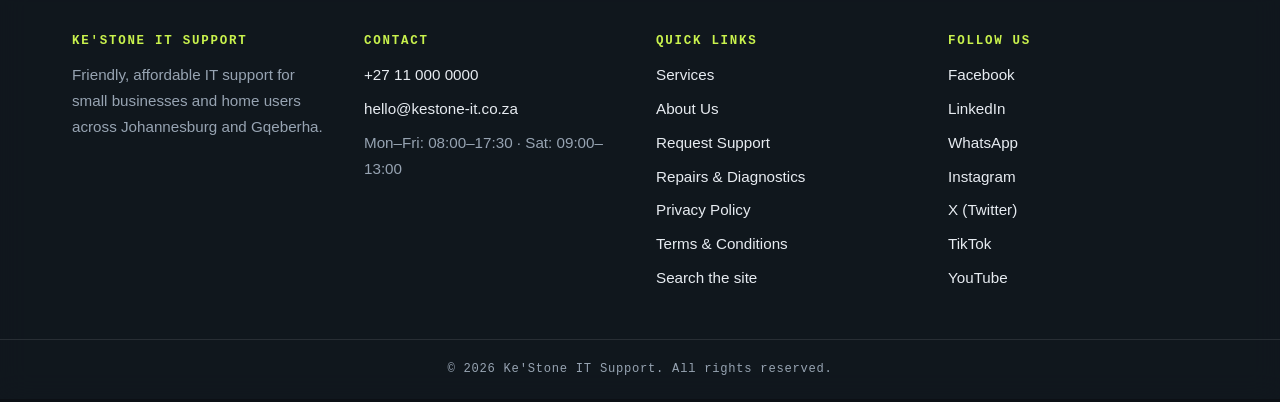
==== commit b5644d4b: "Load Xhosa localization scripts Include the Xhosa language data and internationalization scripts on " ====
--- a/index.html
+++ b/index.html
@@ -669,6 +669,8 @@
 
   <script src="assets/js/script.js" defer></script>
     <script src="assets/js/features.js" defer></script>
+    <script src="assets/js/lang-xh.js" defer></script>
+    <script src="assets/js/i18n.js" defer></script>
   <!-- Loads JavaScript for interactive website features -->
 
 </body>
--- a/assets/css/style.css
+++ b/assets/css/style.css
@@ -2056,3 +2056,91 @@
   outline: 2px solid var(--lime);
   outline-offset: 3px;
 }
+
+/* Search: service results shown as full cards */
+.search-group {
+  margin-top: 0.6rem;
+  font-family: var(--mono);
+  font-size: 0.74rem;
+  letter-spacing: 0.1em;
+  text-transform: uppercase;
+  color: var(--lime);
+}
+.search-service {
+  display: grid;
+  grid-template-columns: minmax(180px, 280px) 1fr;
+  gap: 1.2rem;
+  align-items: start;
+  border-left: 3px solid var(--lime);
+}
+.search-pic {
+  display: block;
+  overflow: hidden;
+  border: 1px solid var(--line);
+  border-radius: var(--radius);
+}
+.search-pic img {
+  display: block;
+  width: 100%;
+  height: auto;
+  aspect-ratio: 16 / 10;
+  object-fit: cover;
+}
+.search-service .search-desc {
+  color: var(--text);
+  font-size: 1rem;
+}
+.search-price {
+  margin: 0.6rem 0 0;
+  color: var(--lime);
+  font-family: var(--mono);
+}
+.search-price span {
+  color: var(--text-muted);
+  font-size: 0.8rem;
+  text-transform: uppercase;
+  letter-spacing: 0.05em;
+}
+.search-actions {
+  display: flex;
+  flex-wrap: wrap;
+  gap: 0.6rem;
+  margin-top: 0.9rem;
+}
+@media (max-width: 640px) {
+  .search-service {
+    grid-template-columns: 1fr;
+  }
+}
+
+.site-search {
+  scroll-margin-top: 90px;
+}
+
+/* ---------- Language switch ---------- */
+.lang-switch {
+  background: transparent;
+  color: var(--lime);
+  border: 1px solid var(--lime);
+  border-radius: 999px;
+  padding: 5px 12px;
+  font: inherit;
+  font-size: 0.8rem;
+  font-weight: 700;
+  letter-spacing: 0.05em;
+  cursor: pointer;
+  line-height: 1.2;
+}
+.lang-switch:hover,
+.lang-switch:focus-visible {
+  background: var(--lime);
+  color: var(--ink);
+}
+.lang-notice {
+  background: rgba(34, 211, 238, 0.1);
+  border: 1px solid var(--cyan);
+  border-radius: 10px;
+  padding: 10px 14px;
+  margin: 0 0 18px;
+  font-size: 0.9rem;
+}
